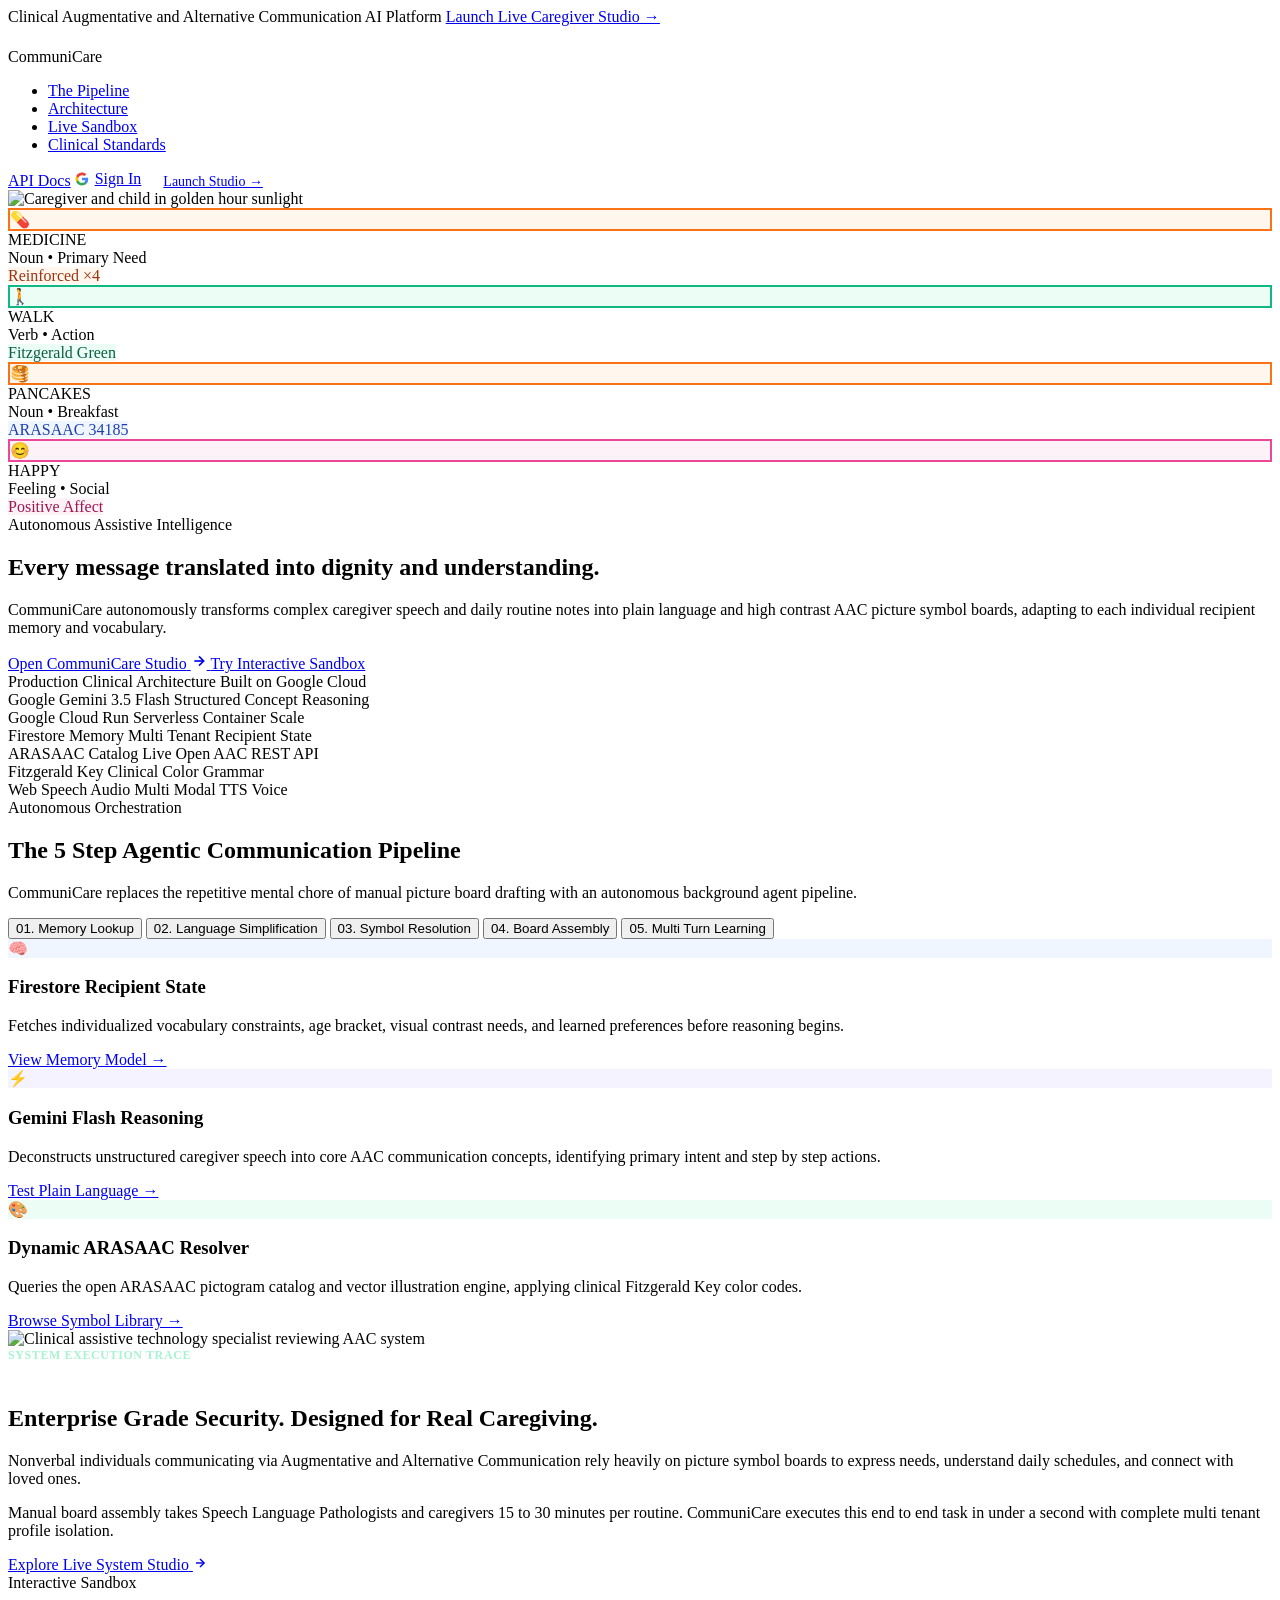
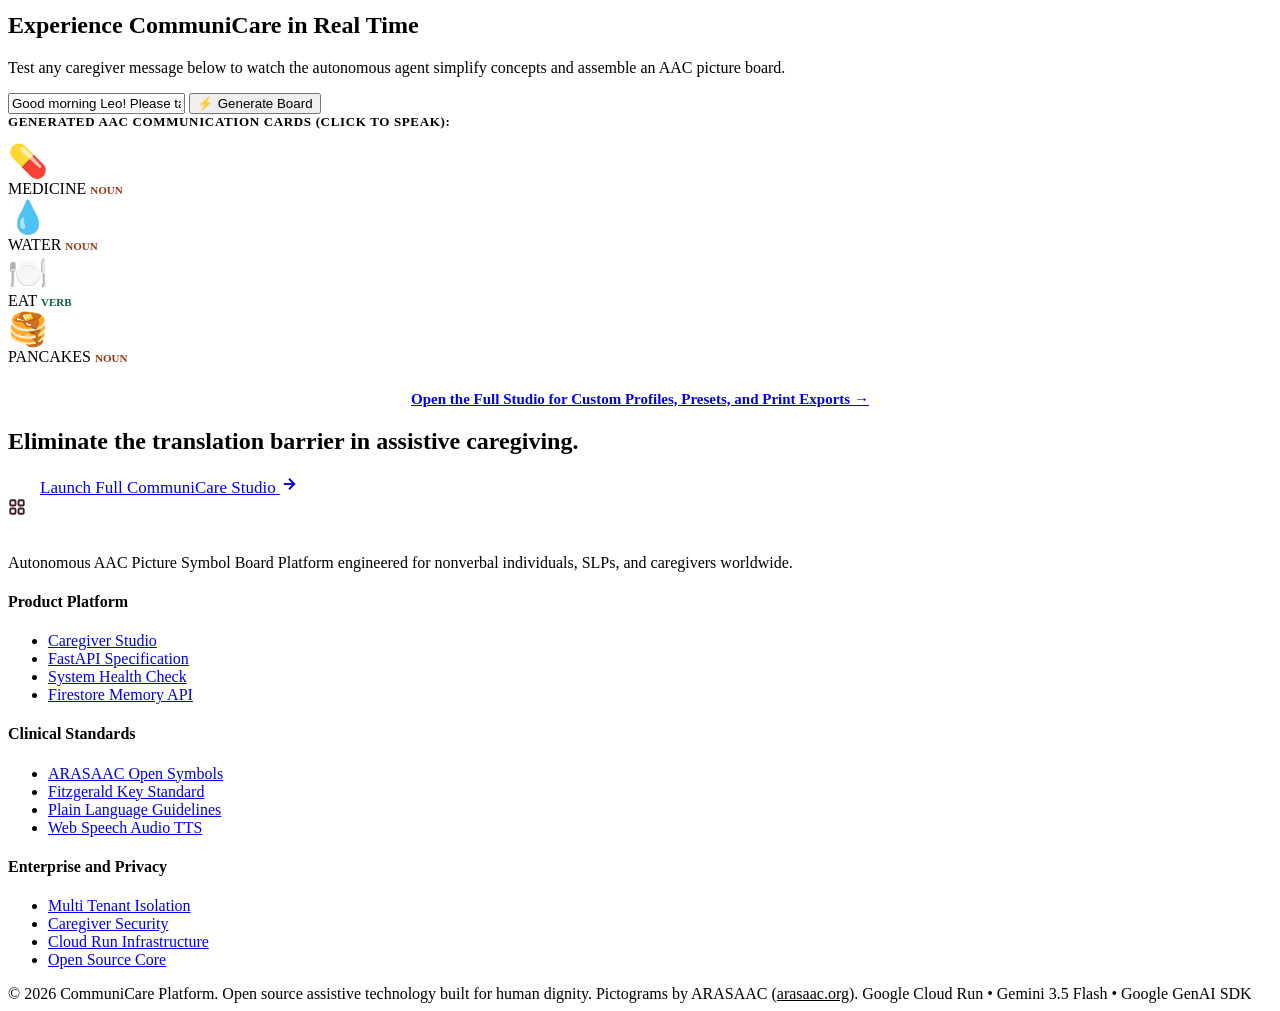
==== communicare/static/landing.html @ 7b1d5655 "feat(ui): add prominent Sign In with Google buttons to header, landing page, and auth modal with Goo" ====
<!DOCTYPE html>
<html lang="en">
<head>
  <meta charset="UTF-8">
  <meta name="viewport" content="width=device-width, initial-scale=1.0">
  <title>CommuniCare | Autonomous AAC Picture Symbol Board Platform</title>
  <meta name="description" content="CommuniCare autonomously translates caregiver messages into simple plain language and high contrast AAC picture symbol boards for nonverbal individuals and clinical speech teams worldwide.">
  <link rel="preconnect" href="https://fonts.googleapis.com">
  <link rel="preconnect" href="https://fonts.gstatic.com" crossorigin>
  <link href="https://fonts.googleapis.com/css2?family=Plus+Jakarta+Sans:wght@400;460;500;600;700;800&display=swap" rel="stylesheet">
  <link rel="stylesheet" href="/static/landing.css">
</head>
<body>

  <!-- Top Announcement Pill Banner (No hyphens, no hackathon) -->
  <div class="top-announcement-banner">
    <span>Clinical Augmentative and Alternative Communication AI Platform</span>
    <a href="/app">Launch Live Caregiver Studio &rarr;</a>
  </div>

  <!-- Sticky Navigation Header -->
  <header class="landing-header">
    <div class="container nav-container">
      <div class="nav-brand">
        <div class="nav-logo-mark">
          <svg viewBox="0 0 24 24" width="18" height="18" fill="none" stroke="#FFFFFF" stroke-width="2.5" stroke-linecap="round" stroke-linejoin="round">
            <rect x="3" y="3" width="7" height="7" rx="1.5" />
            <rect x="14" y="3" width="7" height="7" rx="1.5" />
            <rect x="3" y="14" width="7" height="7" rx="1.5" />
            <rect x="14" y="14" width="7" height="7" rx="1.5" />
          </svg>
        </div>
        <span class="nav-brand-title">CommuniCare</span>
      </div>

      <nav>
        <ul class="nav-links">
          <li class="nav-item"><a href="#pipeline">The Pipeline</a></li>
          <li class="nav-item"><a href="#architecture">Architecture</a></li>
          <li class="nav-item"><a href="#sandbox">Live Sandbox</a></li>
          <li class="nav-item"><a href="#standards">Clinical Standards</a></li>
        </ul>
      </nav>

      <div class="nav-actions">
        <a href="/docs" target="_blank" class="btn-ghost-text">API Docs</a>
        <a href="/app?action=login" class="btn-ghost-text" style="display:inline-flex; align-items:center; gap:6px;">
          <svg width="14" height="14" viewBox="0 0 24 24">
            <path fill="#4285F4" d="M22.56 12.25c0-.78-.07-1.53-.2-2.25H12v4.26h5.92c-.26 1.37-1.04 2.53-2.21 3.31v2.77h3.57c2.08-1.92 3.28-4.74 3.28-8.09z"/>
            <path fill="#34A853" d="M12 23c2.97 0 5.46-.98 7.28-2.66l-3.57-2.77c-.98.66-2.23 1.06-3.71 1.06-2.86 0-5.29-1.93-6.16-4.53H2.18v2.84C3.99 20.53 7.7 23 12 23z"/>
            <path fill="#FBBC05" d="M5.84 14.09c-.22-.66-.35-1.36-.35-2.09s.13-1.43.35-2.09V7.06H2.18C1.43 8.55 1 10.22 1 12s.43 3.45 1.18 4.94l2.85-2.22.81-.63z"/>
            <path fill="#EA4335" d="M12 5.38c1.62 0 3.06.56 4.21 1.64l3.15-3.15C17.45 2.09 14.97 1 12 1 7.7 1 3.99 3.47 2.18 7.06l3.66 2.84c.87-2.6 3.3-4.52 6.16-4.52z"/>
          </svg>
          <span>Sign In</span>
        </a>
        <a href="/app" class="btn-wine-primary" style="padding:8px 18px; font-size:14px; border-radius:8px;">
          Launch Studio &rarr;
        </a>
      </div>
    </div>
  </header>

  <!-- Hero Section -->
  <section class="hero-editorial-section">
    <div class="hero-background-media">
      <img src="/static/images/hero_editorial.jpg" alt="Caregiver and child in golden hour sunlight" />
      <div class="hero-overlay-gradient"></div>
    </div>

    <!-- Floating Glass Product Cards Composited Over Photography -->
    <div class="hero-floating-elements">
      <!-- Card 1: Top Left -->
      <div class="floating-glass-card floating-card-top-left">
        <div class="floating-card-header">
          <div class="floating-symbol-preview" style="background:#FFF7ED; border:2px solid #F97316;">
            💊
          </div>
          <div>
            <div class="floating-card-title">MEDICINE</div>
            <div class="floating-card-meta">Noun &bull; Primary Need</div>
          </div>
        </div>
        <span class="floating-card-badge" style="background:#FFF7ED; color:#9A3412;">Reinforced &times;4</span>
      </div>

      <!-- Card 2: Bottom Left -->
      <div class="floating-glass-card floating-card-bottom-left">
        <div class="floating-card-header">
          <div class="floating-symbol-preview" style="background:#ECFDF5; border:2px solid #10B981;">
            🚶
          </div>
          <div>
            <div class="floating-card-title">WALK</div>
            <div class="floating-card-meta">Verb &bull; Action</div>
          </div>
        </div>
        <span class="floating-card-badge" style="background:#ECFDF5; color:#065F46;">Fitzgerald Green</span>
      </div>

      <!-- Card 3: Top Right -->
      <div class="floating-glass-card floating-card-top-right">
        <div class="floating-card-header">
          <div class="floating-symbol-preview" style="background:#FFF7ED; border:2px solid #F97316;">
            🥞
          </div>
          <div>
            <div class="floating-card-title">PANCAKES</div>
            <div class="floating-card-meta">Noun &bull; Breakfast</div>
          </div>
        </div>
        <span class="floating-card-badge" style="background:#EFF6FF; color:#1E40AF;">ARASAAC 34185</span>
      </div>

      <!-- Card 4: Bottom Right -->
      <div class="floating-glass-card floating-card-bottom-right">
        <div class="floating-card-header">
          <div class="floating-symbol-preview" style="background:#FDF2F8; border:2px solid #EC4899;">
            😊
          </div>
          <div>
            <div class="floating-card-title">HAPPY</div>
            <div class="floating-card-meta">Feeling &bull; Social</div>
          </div>
        </div>
        <span class="floating-card-badge" style="background:#FDF2F8; color:#9D174D;">Positive Affect</span>
      </div>
    </div>

    <!-- Centered Editorial Content -->
    <div class="hero-content-wrapper">
      <div class="hero-badge-pill">
        <span>Autonomous Assistive Intelligence</span>
      </div>
      <h1 class="hero-display-title">
        Every message translated into dignity and understanding.
      </h1>
      <p class="hero-subtext">
        CommuniCare autonomously transforms complex caregiver speech and daily routine notes into plain language and high contrast AAC picture symbol boards, adapting to each individual recipient memory and vocabulary.
      </p>
      <div class="hero-cta-group">
        <a href="/app" class="btn-wine-primary">
          <span>Open CommuniCare Studio</span>
          <svg width="16" height="16" viewBox="0 0 24 24" fill="none" stroke="currentColor" stroke-width="2.5"><line x1="5" y1="12" x2="19" y2="12"/><polyline points="12 5 19 12 12 19"/></svg>
        </a>
        <a href="#sandbox" class="btn-lilac-outlined">
          <span>Try Interactive Sandbox</span>
        </a>
      </div>
    </div>
  </section>

  <!-- Trust & Architecture Stack Strip -->
  <section class="trust-stack-band">
    <div class="container">
      <div class="trust-title">Production Clinical Architecture Built on Google Cloud</div>
      <div class="trust-grid">
        <div class="trust-cell">
          <span class="trust-cell-name">Google Gemini 3.5 Flash</span>
          <span class="trust-cell-desc">Structured Concept Reasoning</span>
        </div>
        <div class="trust-cell">
          <span class="trust-cell-name">Google Cloud Run</span>
          <span class="trust-cell-desc">Serverless Container Scale</span>
        </div>
        <div class="trust-cell">
          <span class="trust-cell-name">Firestore Memory</span>
          <span class="trust-cell-desc">Multi Tenant Recipient State</span>
        </div>
        <div class="trust-cell">
          <span class="trust-cell-name">ARASAAC Catalog</span>
          <span class="trust-cell-desc">Live Open AAC REST API</span>
        </div>
        <div class="trust-cell">
          <span class="trust-cell-name">Fitzgerald Key</span>
          <span class="trust-cell-desc">Clinical Color Grammar</span>
        </div>
        <div class="trust-cell">
          <span class="trust-cell-name">Web Speech Audio</span>
          <span class="trust-cell-desc">Multi Modal TTS Voice</span>
        </div>
      </div>
    </div>
  </section>

  <!-- Suite Section: The 5-Step Autonomous Pipeline -->
  <section id="pipeline" class="section-editorial">
    <div class="container">
      <div class="section-header-editorial">
        <span class="section-tag">Autonomous Orchestration</span>
        <h2 class="section-title">The 5 Step Agentic Communication Pipeline</h2>
        <p class="section-description">
          CommuniCare replaces the repetitive mental chore of manual picture board drafting with an autonomous background agent pipeline.
        </p>
      </div>

      <!-- Suite Tabs Navigation -->
      <div class="suite-tabs-container">
        <button class="suite-tab-btn active" data-tab="memory">
          <span>01. Memory Lookup</span>
        </button>
        <button class="suite-tab-btn" data-tab="gemini">
          <span>02. Language Simplification</span>
        </button>
        <button class="suite-tab-btn" data-tab="symbols">
          <span>03. Symbol Resolution</span>
        </button>
        <button class="suite-tab-btn" data-tab="assembly">
          <span>04. Board Assembly</span>
        </button>
        <button class="suite-tab-btn" data-tab="learning">
          <span>05. Multi Turn Learning</span>
        </button>
      </div>

      <!-- Suite Product Cards Grid -->
      <div class="suite-cards-grid">
        <!-- Card 1 -->
        <div class="suite-product-card">
          <div>
            <div class="suite-card-icon" style="background:#EFF6FF; color:#2563EB;">🧠</div>
            <h3 class="suite-card-name">Firestore Recipient State</h3>
            <p class="suite-card-body">
              Fetches individualized vocabulary constraints, age bracket, visual contrast needs, and learned preferences before reasoning begins.
            </p>
          </div>
          <a href="/app" class="link-violet">View Memory Model &rarr;</a>
        </div>

        <!-- Card 2 -->
        <div class="suite-product-card">
          <div>
            <div class="suite-card-icon" style="background:#F5F3FF; color:#7C3AED;">⚡</div>
            <h3 class="suite-card-name">Gemini Flash Reasoning</h3>
            <p class="suite-card-body">
              Deconstructs unstructured caregiver speech into core AAC communication concepts, identifying primary intent and step by step actions.
            </p>
          </div>
          <a href="/app" class="link-violet">Test Plain Language &rarr;</a>
        </div>

        <!-- Card 3 -->
        <div class="suite-product-card">
          <div>
            <div class="suite-card-icon" style="background:#ECFDF5; color:#10B981;">🎨</div>
            <h3 class="suite-card-name">Dynamic ARASAAC Resolver</h3>
            <p class="suite-card-body">
              Queries the open ARASAAC pictogram catalog and vector illustration engine, applying clinical Fitzgerald Key color codes.
            </p>
          </div>
          <a href="/app" class="link-violet">Browse Symbol Library &rarr;</a>
        </div>
      </div>

    </div>
  </section>

  <!-- Deep Lagoon Dark Feature Band -->
  <section id="architecture" class="dark-feature-band">
    <div class="container">
      <div class="dark-band-grid">
        
        <!-- Left: Architectural Editorial Art Collage -->
        <div class="dark-band-visual">
          <img src="/static/images/dark_feature_art.jpg" alt="Clinical assistive technology specialist reviewing AAC system" />
          <div class="dark-band-collage-overlay">
            <div style="font-size:12px; font-weight:700; color:#A7F3D0; text-transform:uppercase; letter-spacing:0.05em; margin-bottom:4px;">
              System Execution Trace
            </div>
            <div style="font-size:13px; color:#FFFFFF; line-height:1.4;">
              Caregiver Message &rarr; Profile Memory &rarr; Structured Gemini Output &rarr; Fitzgerald Layout &rarr; Multi Turn Adaptation
            </div>
          </div>
        </div>

        <!-- Right: Text Narrative -->
        <div>
          <h2 class="dark-band-headline">
            Enterprise Grade Security. Designed for Real Caregiving.
          </h2>
          <p class="dark-band-body">
            Nonverbal individuals communicating via Augmentative and Alternative Communication rely heavily on picture symbol boards to express needs, understand daily schedules, and connect with loved ones.
          </p>
          <p class="dark-band-body">
            Manual board assembly takes Speech Language Pathologists and caregivers 15 to 30 minutes per routine. CommuniCare executes this end to end task in under a second with complete multi tenant profile isolation.
          </p>
          <a href="/app" class="btn-white-ghost">
            <span>Explore Live System Studio</span>
            <svg width="14" height="14" viewBox="0 0 24 24" fill="none" stroke="currentColor" stroke-width="2.5"><line x1="5" y1="12" x2="19" y2="12"/><polyline points="12 5 19 12 12 19"/></svg>
          </a>
        </div>

      </div>
    </div>
  </section>

  <!-- Interactive Live Sandbox Preview on Landing Page -->
  <section id="sandbox" class="live-preview-section">
    <div class="container">
      <div class="section-header-editorial">
        <span class="section-tag">Interactive Sandbox</span>
        <h2 class="section-title">Experience CommuniCare in Real Time</h2>
        <p class="section-description">
          Test any caregiver message below to watch the autonomous agent simplify concepts and assemble an AAC picture board.
        </p>
      </div>

      <div class="preview-card-frame">
        <div class="preview-interactive-bar">
          <input
            type="text"
            id="landing-message-input"
            class="preview-input"
            value="Good morning Leo! Please take your medicine with a glass of water, and then we will have warm pancakes for breakfast."
            placeholder="Type any caregiver instruction or daily routine..."
          />
          <button id="btn-landing-generate" class="btn-wine-primary" style="white-space:nowrap;">
            <span>⚡ Generate Board</span>
          </button>
        </div>

        <div style="font-size:13px; font-weight:700; color:var(--color-stone-gray); text-transform:uppercase; letter-spacing:0.05em; margin-bottom:12px;">
          Generated AAC Communication Cards (Click to Speak):
        </div>

        <div id="landing-board-cards" class="preview-aac-result-row">
          <div class="mini-aac-card" style="--card-border:#F97316;" onclick="window.speakText('MEDICINE')">
            <div class="mini-card-icon" style="font-size:2rem;">💊</div>
            <span class="mini-card-label">MEDICINE</span>
            <span style="font-size:11px; color:#9A3412; font-weight:700;">NOUN</span>
          </div>
          <div class="mini-aac-card" style="--card-border:#F97316;" onclick="window.speakText('WATER')">
            <div class="mini-card-icon" style="font-size:2rem;">💧</div>
            <span class="mini-card-label">WATER</span>
            <span style="font-size:11px; color:#9A3412; font-weight:700;">NOUN</span>
          </div>
          <div class="mini-aac-card" style="--card-border:#10B981;" onclick="window.speakText('EAT')">
            <div class="mini-card-icon" style="font-size:2rem;">🍽️</div>
            <span class="mini-card-label">EAT</span>
            <span style="font-size:11px; color:#065F46; font-weight:700;">VERB</span>
          </div>
          <div class="mini-aac-card" style="--card-border:#F97316;" onclick="window.speakText('PANCAKES')">
            <div class="mini-card-icon" style="font-size:2rem;">🥞</div>
            <span class="mini-card-label">PANCAKES</span>
            <span style="font-size:11px; color:#9A3412; font-weight:700;">NOUN</span>
          </div>
        </div>

        <div style="margin-top:24px; text-align:center;">
          <a href="/app" class="link-violet" style="font-size:15px; font-weight:600;">
            Open the Full Studio for Custom Profiles, Presets, and Print Exports &rarr;
          </a>
        </div>
      </div>

    </div>
  </section>

  <!-- Atmospheric Gradient Banner -->
  <section class="atmospheric-gradient-section">
    <div class="container atmospheric-flex">
      <h2 class="atmospheric-title">
        Eliminate the translation barrier in assistive caregiving.
      </h2>
      <a href="/app" class="btn-wine-primary" style="padding:16px 32px; font-size:17px;">
        <span>Launch Full CommuniCare Studio</span>
        <svg width="18" height="18" viewBox="0 0 24 24" fill="none" stroke="currentColor" stroke-width="2.5"><line x1="5" y1="12" x2="19" y2="12"/><polyline points="12 5 19 12 12 19"/></svg>
      </a>
    </div>
  </section>

  <!-- Editorial Site-wide Footer (Midnight Wine Ground) -->
  <footer class="landing-footer">
    <div class="container">
      <div class="footer-grid">
        
        <div class="footer-brand-col">
          <div class="nav-brand">
            <div class="nav-logo-mark" style="background:#FFFFFF;">
              <svg viewBox="0 0 24 24" width="18" height="18" fill="none" stroke="#421D24" stroke-width="2.5" stroke-linecap="round" stroke-linejoin="round">
                <rect x="3" y="3" width="7" height="7" rx="1.5" />
                <rect x="14" y="3" width="7" height="7" rx="1.5" />
                <rect x="3" y="14" width="7" height="7" rx="1.5" />
                <rect x="14" y="14" width="7" height="7" rx="1.5" />
              </svg>
            </div>
            <span class="nav-brand-title" style="color:#FFFFFF;">CommuniCare</span>
          </div>
          <p class="footer-tagline">
            Autonomous AAC Picture Symbol Board Platform engineered for nonverbal individuals, SLPs, and caregivers worldwide.
          </p>
        </div>

        <div>
          <h4 class="footer-col-title">Product Platform</h4>
          <ul class="footer-links-list">
            <li class="footer-link-item"><a href="/app">Caregiver Studio</a></li>
            <li class="footer-link-item"><a href="/docs">FastAPI Specification</a></li>
            <li class="footer-link-item"><a href="/api/health">System Health Check</a></li>
            <li class="footer-link-item"><a href="/api/recipients">Firestore Memory API</a></li>
          </ul>
        </div>

        <div>
          <h4 class="footer-col-title">Clinical Standards</h4>
          <ul class="footer-links-list">
            <li class="footer-link-item"><a href="https://arasaac.org" target="_blank" rel="noopener">ARASAAC Open Symbols</a></li>
            <li class="footer-link-item"><a href="#pipeline">Fitzgerald Key Standard</a></li>
            <li class="footer-link-item"><a href="/app">Plain Language Guidelines</a></li>
            <li class="footer-link-item"><a href="/app">Web Speech Audio TTS</a></li>
          </ul>
        </div>

        <div>
          <h4 class="footer-col-title">Enterprise and Privacy</h4>
          <ul class="footer-links-list">
            <li class="footer-link-item"><a href="/app">Multi Tenant Isolation</a></li>
            <li class="footer-link-item"><a href="/app">Caregiver Security</a></li>
            <li class="footer-link-item"><a href="/app">Cloud Run Infrastructure</a></li>
            <li class="footer-link-item"><a href="https://github.com" target="_blank" rel="noopener">Open Source Core</a></li>
          </ul>
        </div>

      </div>

      <div class="footer-bottom-bar">
        <span>&copy; 2026 CommuniCare Platform. Open source assistive technology built for human dignity. Pictograms by ARASAAC (<a href="https://arasaac.org" target="_blank" rel="noopener" style="color:var(--color-royal-violet); text-decoration:underline;">arasaac.org</a>).</span>
        <span>Google Cloud Run &bull; Gemini 3.5 Flash &bull; Google GenAI SDK</span>
      </div>
    </div>
  </footer>

  <script src="/static/landing.js"></script>
</body>
</html>
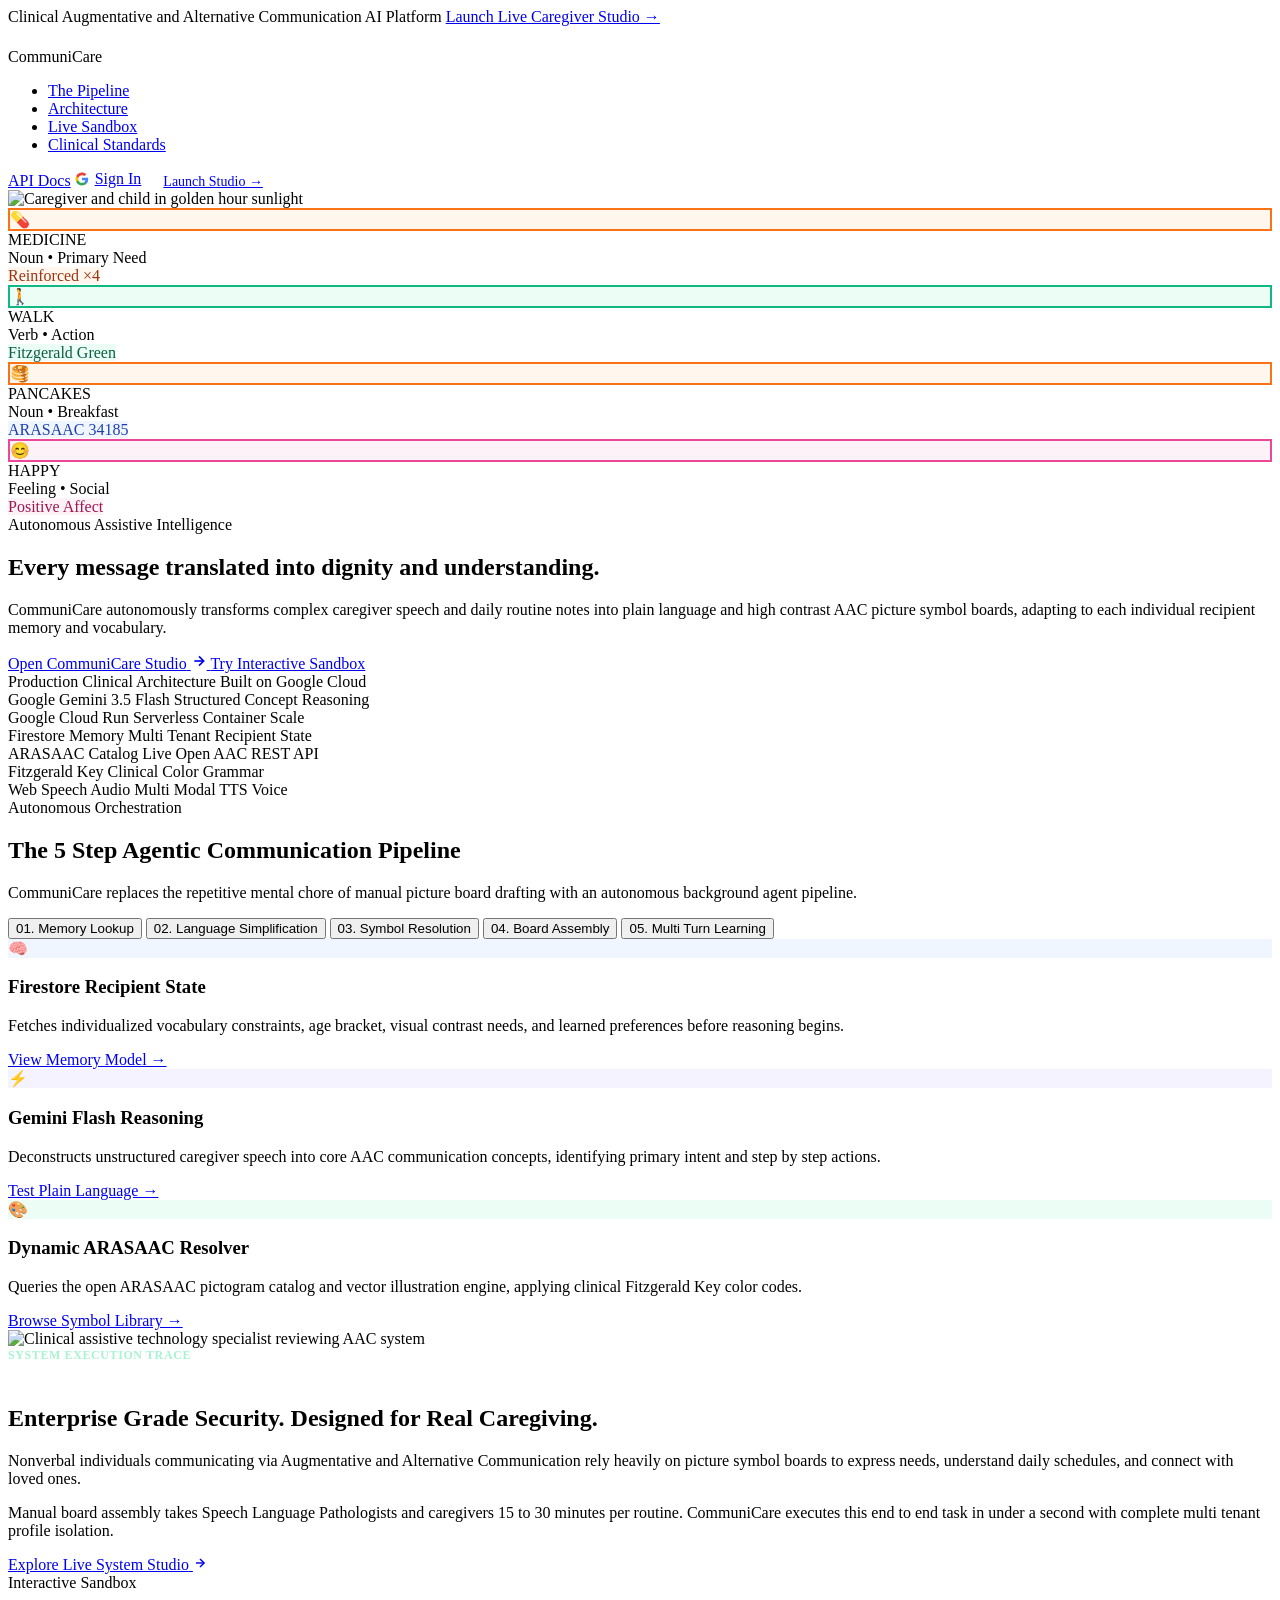
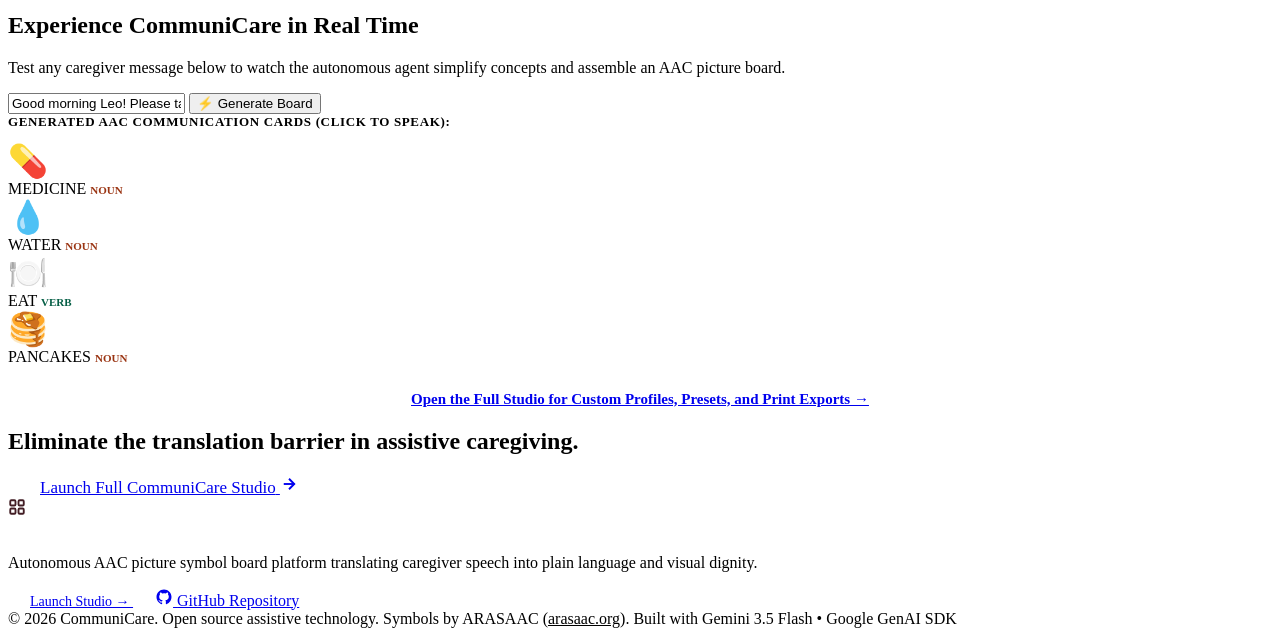
==== commit ff97440d: "style(footer): clean cluttered columns and add official GitHub repository link" ====
--- a/communicare/static/landing.html
+++ b/communicare/static/landing.html
@@ -368,10 +368,10 @@
     </div>
   </section>
 
-  <!-- Editorial Site-wide Footer (Midnight Wine Ground) -->
+  <!-- Editorial Minimalist Footer (Midnight Wine Ground) -->
   <footer class="landing-footer">
     <div class="container">
-      <div class="footer-grid">
+      <div class="footer-clean-row">
         
         <div class="footer-brand-col">
           <div class="nav-brand">
@@ -386,45 +386,27 @@
             <span class="nav-brand-title" style="color:#FFFFFF;">CommuniCare</span>
           </div>
           <p class="footer-tagline">
-            Autonomous AAC Picture Symbol Board Platform engineered for nonverbal individuals, SLPs, and caregivers worldwide.
+            Autonomous AAC picture symbol board platform translating caregiver speech into plain language and visual dignity.
           </p>
         </div>
 
-        <div>
-          <h4 class="footer-col-title">Product Platform</h4>
-          <ul class="footer-links-list">
-            <li class="footer-link-item"><a href="/app">Caregiver Studio</a></li>
-            <li class="footer-link-item"><a href="/docs">FastAPI Specification</a></li>
-            <li class="footer-link-item"><a href="/api/health">System Health Check</a></li>
-            <li class="footer-link-item"><a href="/api/recipients">Firestore Memory API</a></li>
-          </ul>
-        </div>
-
-        <div>
-          <h4 class="footer-col-title">Clinical Standards</h4>
-          <ul class="footer-links-list">
-            <li class="footer-link-item"><a href="https://arasaac.org" target="_blank" rel="noopener">ARASAAC Open Symbols</a></li>
-            <li class="footer-link-item"><a href="#pipeline">Fitzgerald Key Standard</a></li>
-            <li class="footer-link-item"><a href="/app">Plain Language Guidelines</a></li>
-            <li class="footer-link-item"><a href="/app">Web Speech Audio TTS</a></li>
-          </ul>
-        </div>
-
-        <div>
-          <h4 class="footer-col-title">Enterprise and Privacy</h4>
-          <ul class="footer-links-list">
-            <li class="footer-link-item"><a href="/app">Multi Tenant Isolation</a></li>
-            <li class="footer-link-item"><a href="/app">Caregiver Security</a></li>
-            <li class="footer-link-item"><a href="/app">Cloud Run Infrastructure</a></li>
-            <li class="footer-link-item"><a href="https://github.com" target="_blank" rel="noopener">Open Source Core</a></li>
-          </ul>
+        <div class="footer-actions-col">
+          <a href="/app" class="btn-wine-primary" style="padding:10px 22px; font-size:14px; border-radius:8px;">
+            Launch Studio &rarr;
+          </a>
+          <a href="https://github.com/Datwebguy/CommuniCare" target="_blank" rel="noopener" class="btn-github-link">
+            <svg width="18" height="18" viewBox="0 0 24 24" fill="currentColor">
+              <path fill-rule="evenodd" clip-rule="evenodd" d="M12 2C6.477 2 2 6.484 2 12.017c0 4.425 2.865 8.18 6.839 9.504.5.092.682-.217.682-.483 0-.237-.008-.868-.013-1.703-2.782.605-3.369-1.343-3.369-1.343-.454-1.158-1.11-1.466-1.11-1.466-.908-.62.069-.608.069-.608 1.003.07 1.53 1.032 1.53 1.032.892 1.53 2.341 1.088 2.91.832.092-.647.35-1.088.636-1.338-2.22-.253-4.555-1.113-4.555-4.951 0-1.093.39-1.988 1.029-2.688-.103-.253-.446-1.272.098-2.65 0 0 .84-.27 2.75 1.026A9.564 9.564 0 0112 6.844c.85.004 1.705.115 2.504.337 1.909-1.296 2.747-1.027 2.747-1.027.546 1.379.202 2.398.1 2.651.64.7 1.028 1.595 1.028 2.688 0 3.848-2.339 4.695-4.566 4.943.359.309.678.92.678 1.855 0 1.338-.012 2.419-.012 2.747 0 .268.18.58.688.482A10.019 10.019 0 0022 12.017C22 6.484 17.522 2 12 2z"/>
+            </svg>
+            <span>GitHub Repository</span>
+          </a>
         </div>
 
       </div>
 
       <div class="footer-bottom-bar">
-        <span>&copy; 2026 CommuniCare Platform. Open source assistive technology built for human dignity. Pictograms by ARASAAC (<a href="https://arasaac.org" target="_blank" rel="noopener" style="color:var(--color-royal-violet); text-decoration:underline;">arasaac.org</a>).</span>
-        <span>Google Cloud Run &bull; Gemini 3.5 Flash &bull; Google GenAI SDK</span>
+        <span>&copy; 2026 CommuniCare. Open source assistive technology. Symbols by ARASAAC (<a href="https://arasaac.org" target="_blank" rel="noopener" style="color:var(--color-lilac-mist); text-decoration:underline;">arasaac.org</a>).</span>
+        <span>Built with Gemini 3.5 Flash &bull; Google GenAI SDK</span>
       </div>
     </div>
   </footer>
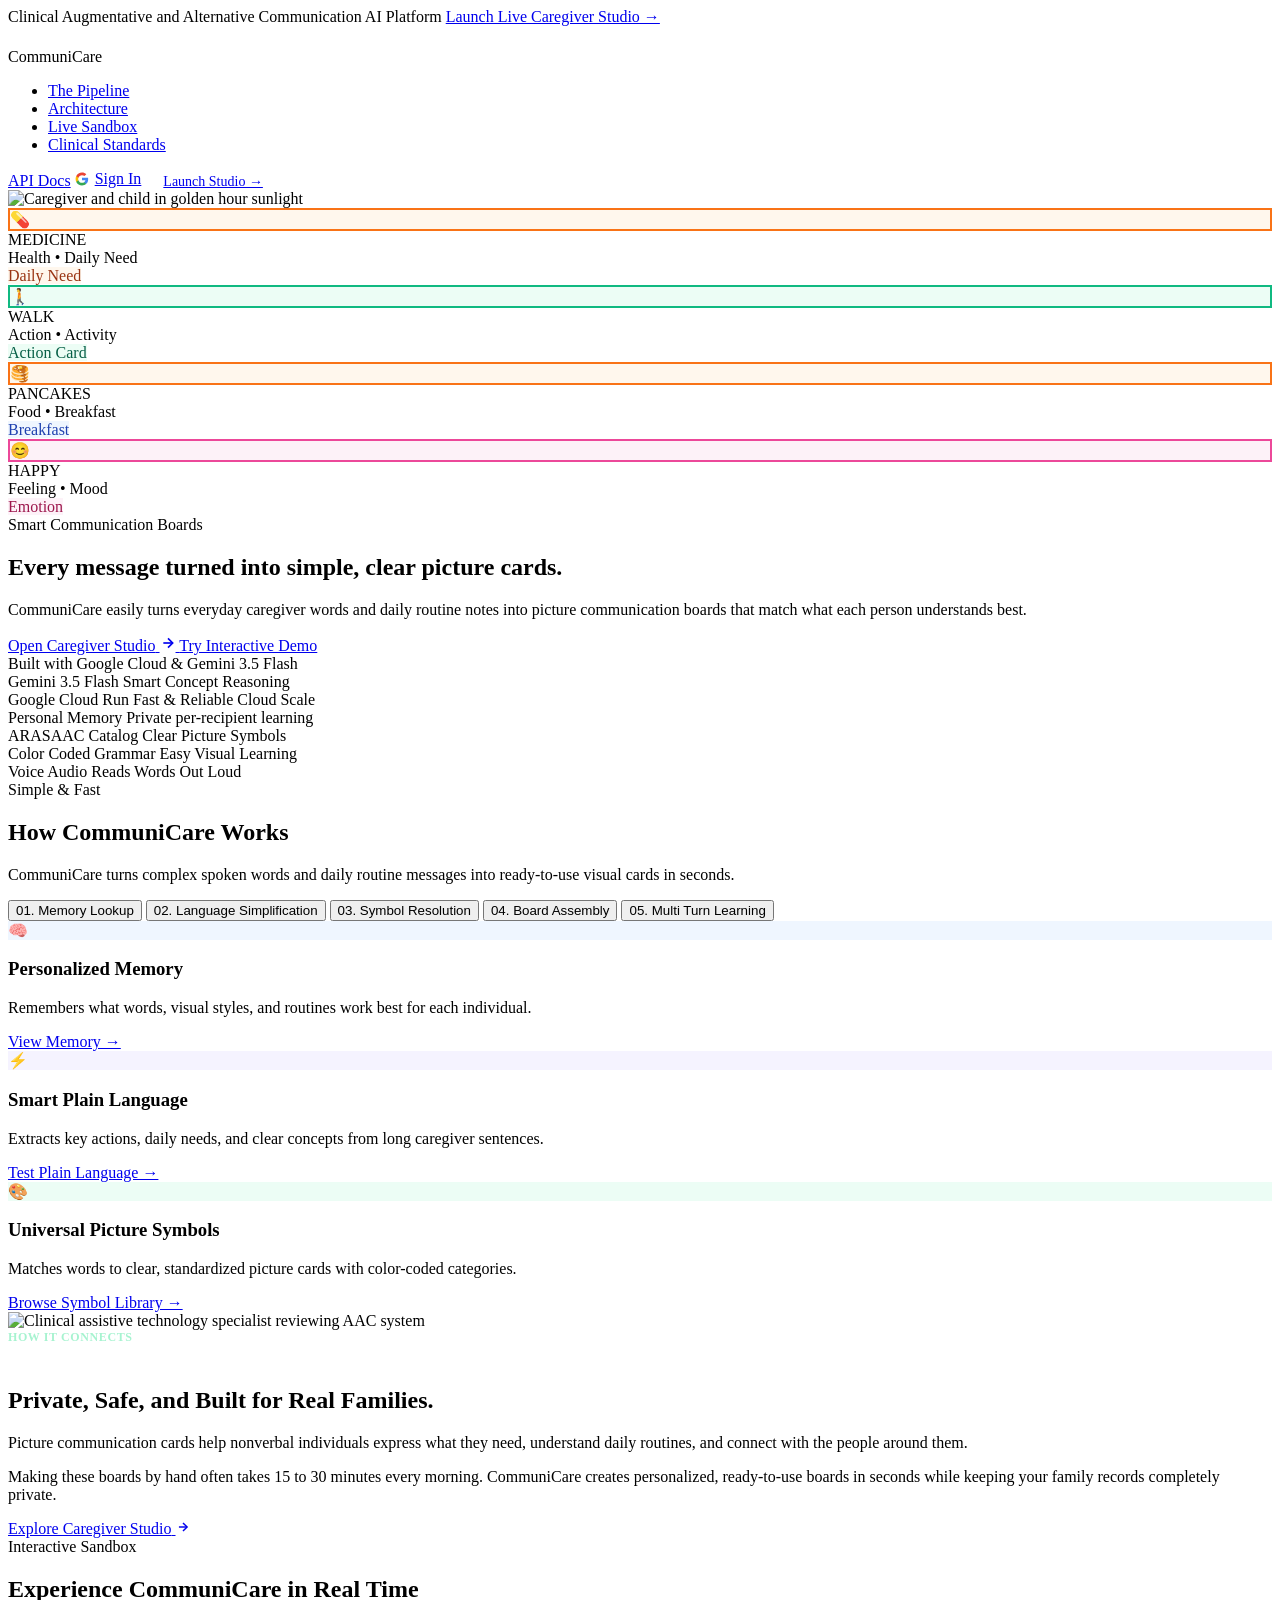
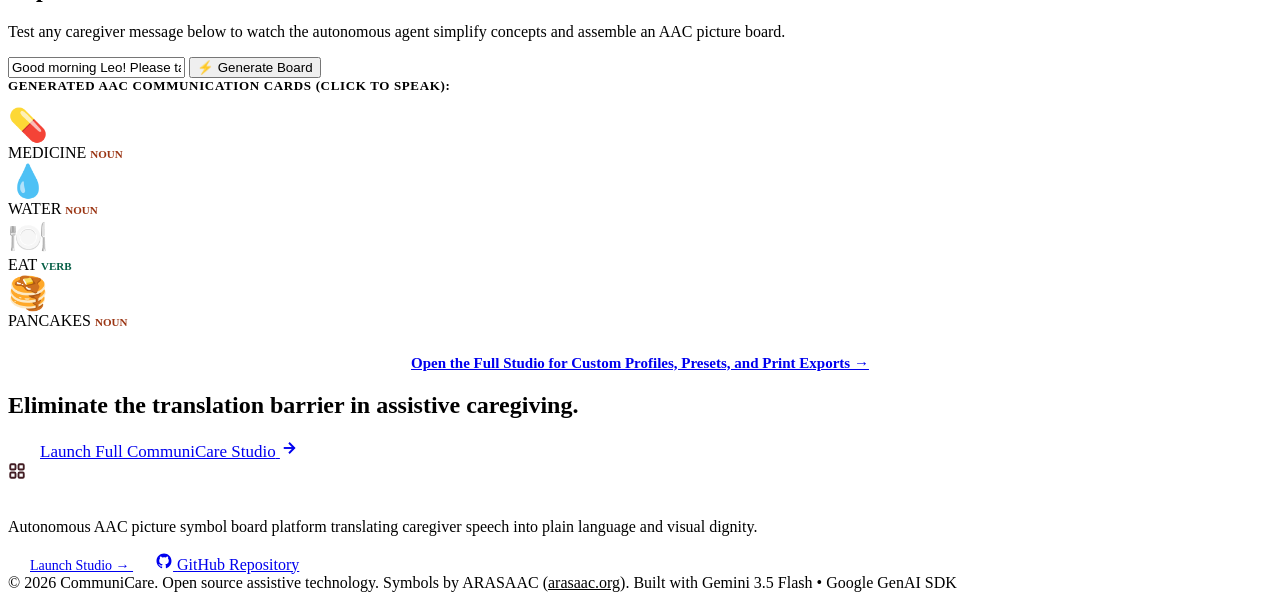
==== commit 3bbe9ddc: "feat(ui): ensure all 4 floating preview cards are always visible and simplify language across landin" ====
--- a/communicare/static/landing.html
+++ b/communicare/static/landing.html
@@ -77,10 +77,10 @@
           </div>
           <div>
             <div class="floating-card-title">MEDICINE</div>
-            <div class="floating-card-meta">Noun &bull; Primary Need</div>
-          </div>
-        </div>
-        <span class="floating-card-badge" style="background:#FFF7ED; color:#9A3412;">Reinforced &times;4</span>
+            <div class="floating-card-meta">Health &bull; Daily Need</div>
+          </div>
+        </div>
+        <span class="floating-card-badge" style="background:#FFF7ED; color:#9A3412;">Daily Need</span>
       </div>
 
       <!-- Card 2: Bottom Left -->
@@ -91,10 +91,10 @@
           </div>
           <div>
             <div class="floating-card-title">WALK</div>
-            <div class="floating-card-meta">Verb &bull; Action</div>
-          </div>
-        </div>
-        <span class="floating-card-badge" style="background:#ECFDF5; color:#065F46;">Fitzgerald Green</span>
+            <div class="floating-card-meta">Action &bull; Activity</div>
+          </div>
+        </div>
+        <span class="floating-card-badge" style="background:#ECFDF5; color:#065F46;">Action Card</span>
       </div>
 
       <!-- Card 3: Top Right -->
@@ -105,10 +105,10 @@
           </div>
           <div>
             <div class="floating-card-title">PANCAKES</div>
-            <div class="floating-card-meta">Noun &bull; Breakfast</div>
-          </div>
-        </div>
-        <span class="floating-card-badge" style="background:#EFF6FF; color:#1E40AF;">ARASAAC 34185</span>
+            <div class="floating-card-meta">Food &bull; Breakfast</div>
+          </div>
+        </div>
+        <span class="floating-card-badge" style="background:#EFF6FF; color:#1E40AF;">Breakfast</span>
       </div>
 
       <!-- Card 4: Bottom Right -->
@@ -119,31 +119,31 @@
           </div>
           <div>
             <div class="floating-card-title">HAPPY</div>
-            <div class="floating-card-meta">Feeling &bull; Social</div>
-          </div>
-        </div>
-        <span class="floating-card-badge" style="background:#FDF2F8; color:#9D174D;">Positive Affect</span>
+            <div class="floating-card-meta">Feeling &bull; Mood</div>
+          </div>
+        </div>
+        <span class="floating-card-badge" style="background:#FDF2F8; color:#9D174D;">Emotion</span>
       </div>
     </div>
 
     <!-- Centered Editorial Content -->
     <div class="hero-content-wrapper">
       <div class="hero-badge-pill">
-        <span>Autonomous Assistive Intelligence</span>
+        <span>Smart Communication Boards</span>
       </div>
       <h1 class="hero-display-title">
-        Every message translated into dignity and understanding.
+        Every message turned into simple, clear picture cards.
       </h1>
       <p class="hero-subtext">
-        CommuniCare autonomously transforms complex caregiver speech and daily routine notes into plain language and high contrast AAC picture symbol boards, adapting to each individual recipient memory and vocabulary.
+        CommuniCare easily turns everyday caregiver words and daily routine notes into picture communication boards that match what each person understands best.
       </p>
       <div class="hero-cta-group">
         <a href="/app" class="btn-wine-primary">
-          <span>Open CommuniCare Studio</span>
+          <span>Open Caregiver Studio</span>
           <svg width="16" height="16" viewBox="0 0 24 24" fill="none" stroke="currentColor" stroke-width="2.5"><line x1="5" y1="12" x2="19" y2="12"/><polyline points="12 5 19 12 12 19"/></svg>
         </a>
         <a href="#sandbox" class="btn-lilac-outlined">
-          <span>Try Interactive Sandbox</span>
+          <span>Try Interactive Demo</span>
         </a>
       </div>
     </div>
@@ -152,44 +152,39 @@
   <!-- Trust & Architecture Stack Strip -->
   <section class="trust-stack-band">
     <div class="container">
-      <div class="trust-title">Production Clinical Architecture Built on Google Cloud</div>
+      <div class="trust-title">Built with Google Cloud & Gemini 3.5 Flash</div>
       <div class="trust-grid">
         <div class="trust-cell">
-          <span class="trust-cell-name">Google Gemini 3.5 Flash</span>
-          <span class="trust-cell-desc">Structured Concept Reasoning</span>
+          <span class="trust-cell-name">Gemini 3.5 Flash</span>
+          <span class="trust-cell-desc">Smart Concept Reasoning</span>
         </div>
         <div class="trust-cell">
           <span class="trust-cell-name">Google Cloud Run</span>
-          <span class="trust-cell-desc">Serverless Container Scale</span>
-        </div>
-        <div class="trust-cell">
-          <span class="trust-cell-name">Firestore Memory</span>
-          <span class="trust-cell-desc">Multi Tenant Recipient State</span>
+          <span class="trust-cell-desc">Fast & Reliable Cloud Scale</span>
+        </div>
+        <div class="trust-cell">
+          <span class="trust-cell-name">Personal Memory</span>
+          <span class="trust-cell-desc">Private per-recipient learning</span>
         </div>
         <div class="trust-cell">
           <span class="trust-cell-name">ARASAAC Catalog</span>
-          <span class="trust-cell-desc">Live Open AAC REST API</span>
-        </div>
-        <div class="trust-cell">
-          <span class="trust-cell-name">Fitzgerald Key</span>
-          <span class="trust-cell-desc">Clinical Color Grammar</span>
-        </div>
-        <div class="trust-cell">
-          <span class="trust-cell-name">Web Speech Audio</span>
-          <span class="trust-cell-desc">Multi Modal TTS Voice</span>
-        </div>
-      </div>
-    </div>
-  </section>
-
-  <!-- Suite Section: The 5-Step Autonomous Pipeline -->
+          <span class="trust-cell-desc">Clear Picture Symbols</span>
+        </div>
+        <div class="trust-cell">
+          <span class="trust-cell-name">Color Coded Grammar</span>
+          <span class="trust-cell-desc">Easy Visual Learning</span>
+        </div>
+        <div class="trust-cell">
+          <span class="trust-cell-name">Voice Audio</span>
+          <span class="trust-cell-desc">Reads Words Out Loud</span>
+  <!-- Suite Section: How CommuniCare Works -->
   <section id="pipeline" class="section-editorial">
     <div class="container">
       <div class="section-header-editorial">
-        <span class="section-tag">Autonomous Orchestration</span>
-        <h2 class="section-title">The 5 Step Agentic Communication Pipeline</h2>
+        <span class="section-tag">Simple & Fast</span>
+        <h2 class="section-title">How CommuniCare Works</h2>
         <p class="section-description">
-          CommuniCare replaces the repetitive mental chore of manual picture board drafting with an autonomous background agent pipeline.
+          CommuniCare turns complex spoken words and daily routine messages into ready-to-use visual cards in seconds.
         </p>
       </div>
 
@@ -218,21 +213,21 @@
         <div class="suite-product-card">
           <div>
             <div class="suite-card-icon" style="background:#EFF6FF; color:#2563EB;">🧠</div>
-            <h3 class="suite-card-name">Firestore Recipient State</h3>
+            <h3 class="suite-card-name">Personalized Memory</h3>
             <p class="suite-card-body">
-              Fetches individualized vocabulary constraints, age bracket, visual contrast needs, and learned preferences before reasoning begins.
+              Remembers what words, visual styles, and routines work best for each individual.
             </p>
           </div>
-          <a href="/app" class="link-violet">View Memory Model &rarr;</a>
+          <a href="/app" class="link-violet">View Memory &rarr;</a>
         </div>
 
         <!-- Card 2 -->
         <div class="suite-product-card">
           <div>
             <div class="suite-card-icon" style="background:#F5F3FF; color:#7C3AED;">⚡</div>
-            <h3 class="suite-card-name">Gemini Flash Reasoning</h3>
+            <h3 class="suite-card-name">Smart Plain Language</h3>
             <p class="suite-card-body">
-              Deconstructs unstructured caregiver speech into core AAC communication concepts, identifying primary intent and step by step actions.
+              Extracts key actions, daily needs, and clear concepts from long caregiver sentences.
             </p>
           </div>
           <a href="/app" class="link-violet">Test Plain Language &rarr;</a>
@@ -242,9 +237,9 @@
         <div class="suite-product-card">
           <div>
             <div class="suite-card-icon" style="background:#ECFDF5; color:#10B981;">🎨</div>
-            <h3 class="suite-card-name">Dynamic ARASAAC Resolver</h3>
+            <h3 class="suite-card-name">Universal Picture Symbols</h3>
             <p class="suite-card-body">
-              Queries the open ARASAAC pictogram catalog and vector illustration engine, applying clinical Fitzgerald Key color codes.
+              Matches words to clear, standardized picture cards with color-coded categories.
             </p>
           </div>
           <a href="/app" class="link-violet">Browse Symbol Library &rarr;</a>
@@ -264,10 +259,10 @@
           <img src="/static/images/dark_feature_art.jpg" alt="Clinical assistive technology specialist reviewing AAC system" />
           <div class="dark-band-collage-overlay">
             <div style="font-size:12px; font-weight:700; color:#A7F3D0; text-transform:uppercase; letter-spacing:0.05em; margin-bottom:4px;">
-              System Execution Trace
+              How It Connects
             </div>
             <div style="font-size:13px; color:#FFFFFF; line-height:1.4;">
-              Caregiver Message &rarr; Profile Memory &rarr; Structured Gemini Output &rarr; Fitzgerald Layout &rarr; Multi Turn Adaptation
+              Caregiver Speech &rarr; Personal Memory &rarr; Smart Plain Words &rarr; Picture Symbol Board
             </div>
           </div>
         </div>
@@ -275,16 +270,16 @@
         <!-- Right: Text Narrative -->
         <div>
           <h2 class="dark-band-headline">
-            Enterprise Grade Security. Designed for Real Caregiving.
+            Private, Safe, and Built for Real Families.
           </h2>
           <p class="dark-band-body">
-            Nonverbal individuals communicating via Augmentative and Alternative Communication rely heavily on picture symbol boards to express needs, understand daily schedules, and connect with loved ones.
+            Picture communication cards help nonverbal individuals express what they need, understand daily routines, and connect with the people around them.
           </p>
           <p class="dark-band-body">
-            Manual board assembly takes Speech Language Pathologists and caregivers 15 to 30 minutes per routine. CommuniCare executes this end to end task in under a second with complete multi tenant profile isolation.
+            Making these boards by hand often takes 15 to 30 minutes every morning. CommuniCare creates personalized, ready-to-use boards in seconds while keeping your family records completely private.
           </p>
           <a href="/app" class="btn-white-ghost">
-            <span>Explore Live System Studio</span>
+            <span>Explore Caregiver Studio</span>
             <svg width="14" height="14" viewBox="0 0 24 24" fill="none" stroke="currentColor" stroke-width="2.5"><line x1="5" y1="12" x2="19" y2="12"/><polyline points="12 5 19 12 12 19"/></svg>
           </a>
         </div>
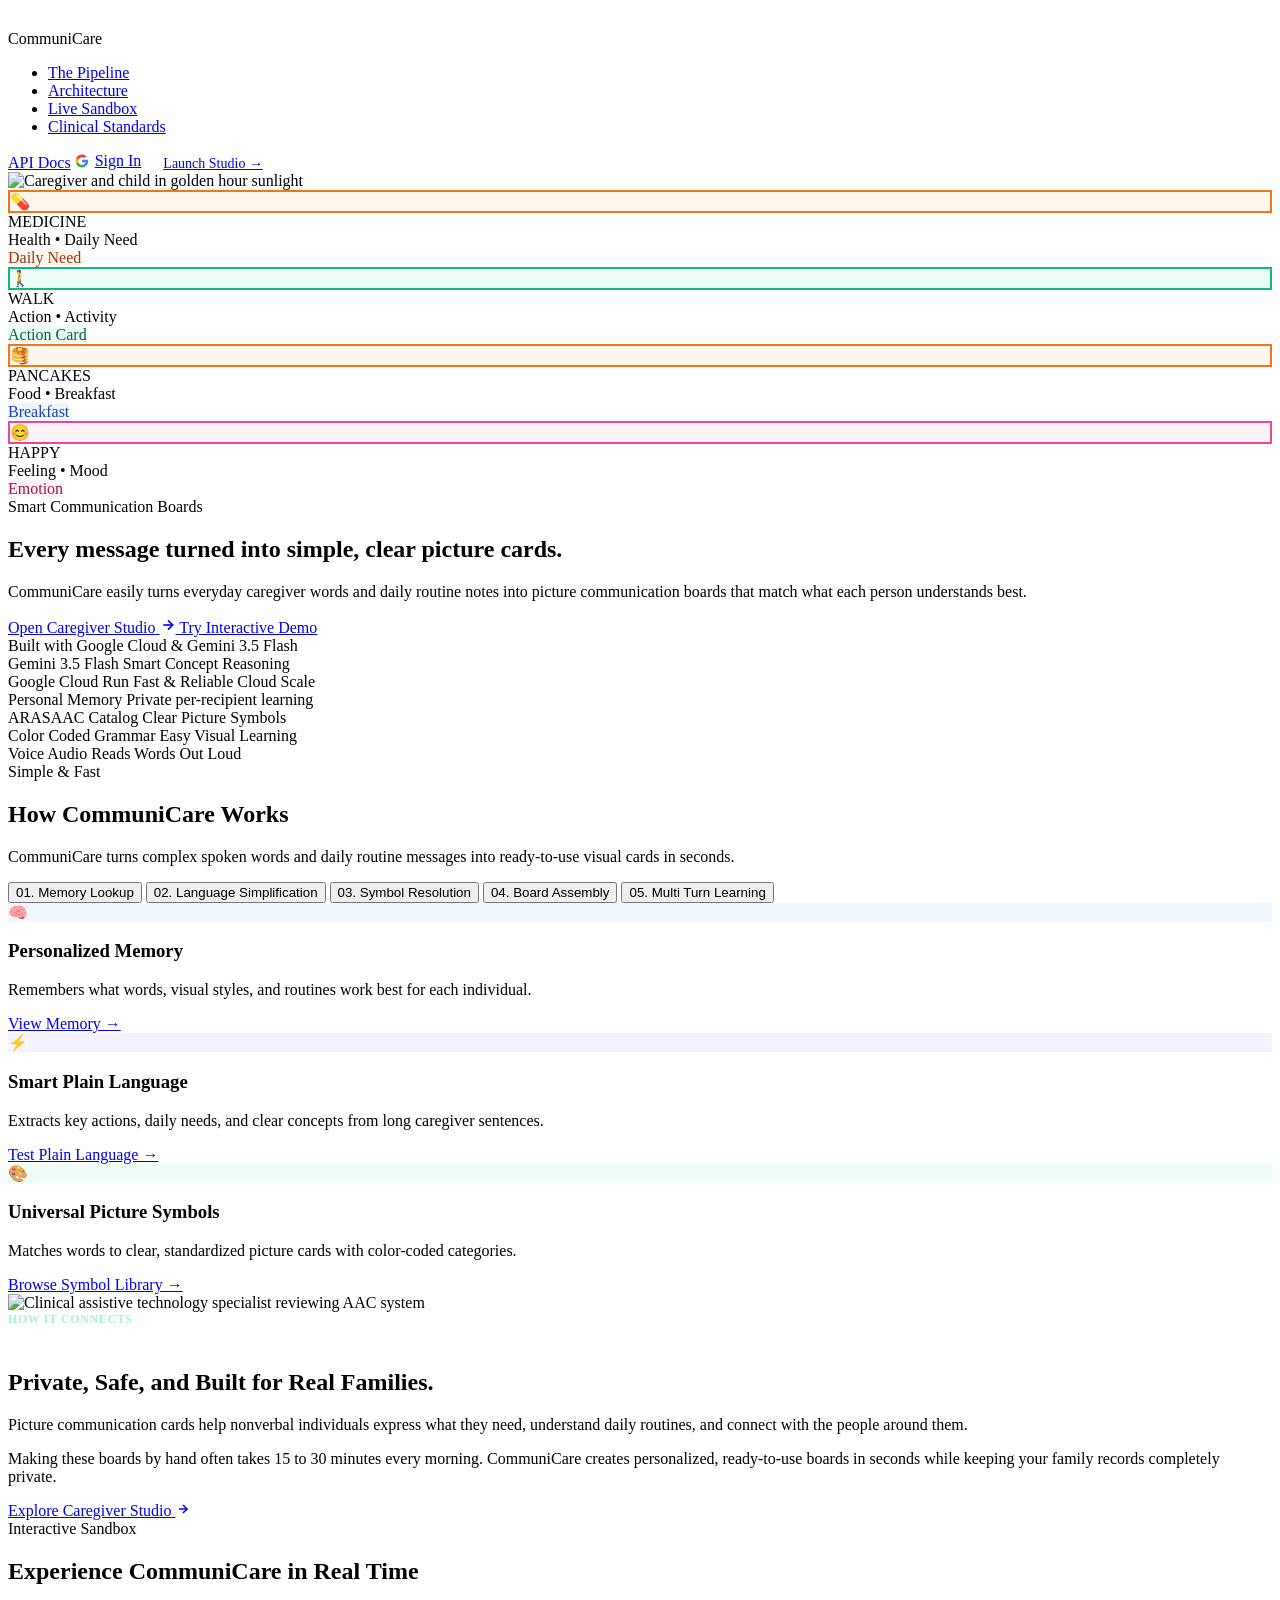
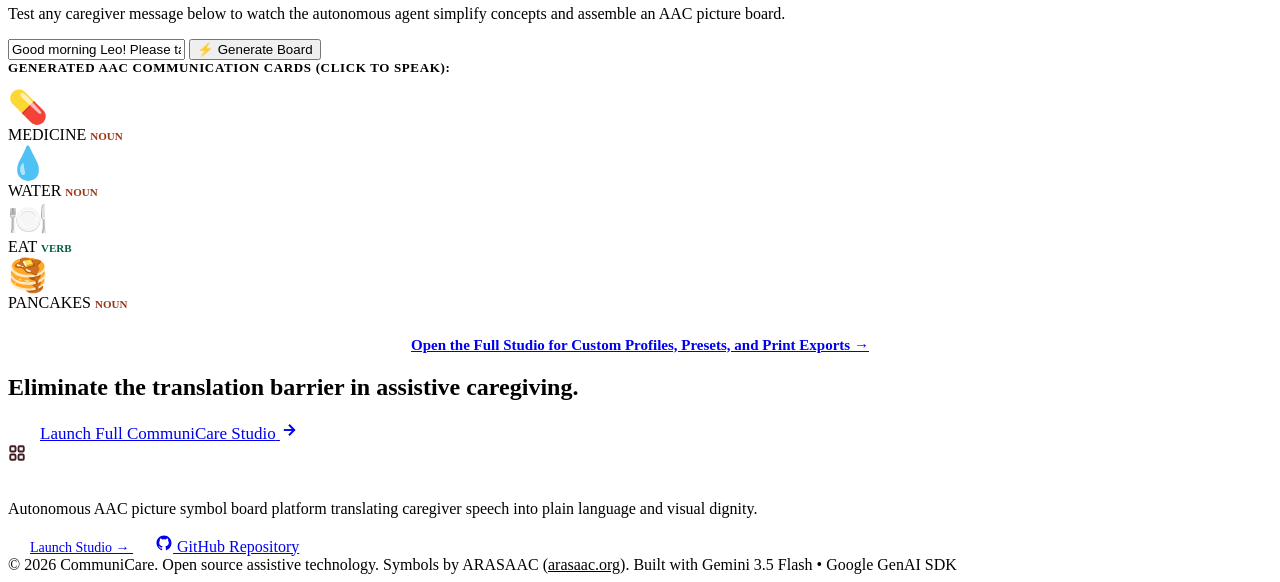
==== commit d1bf185f: "feat(branding): add official brand favicon and remove top announcement banner from landing page" ====
--- a/communicare/static/landing.html
+++ b/communicare/static/landing.html
@@ -8,15 +8,11 @@
   <link rel="preconnect" href="https://fonts.googleapis.com">
   <link rel="preconnect" href="https://fonts.gstatic.com" crossorigin>
   <link href="https://fonts.googleapis.com/css2?family=Plus+Jakarta+Sans:wght@400;460;500;600;700;800&display=swap" rel="stylesheet">
+  <link rel="icon" type="image/svg+xml" href="/static/favicon.svg">
+  <link rel="alternate icon" href="/static/favicon.svg">
   <link rel="stylesheet" href="/static/landing.css">
 </head>
 <body>
-
-  <!-- Top Announcement Pill Banner (No hyphens, no hackathon) -->
-  <div class="top-announcement-banner">
-    <span>Clinical Augmentative and Alternative Communication AI Platform</span>
-    <a href="/app">Launch Live Caregiver Studio &rarr;</a>
-  </div>
 
   <!-- Sticky Navigation Header -->
   <header class="landing-header">
@@ -177,6 +173,11 @@
         <div class="trust-cell">
           <span class="trust-cell-name">Voice Audio</span>
           <span class="trust-cell-desc">Reads Words Out Loud</span>
+        </div>
+      </div>
+    </div>
+  </section>
+
   <!-- Suite Section: How CommuniCare Works -->
   <section id="pipeline" class="section-editorial">
     <div class="container">
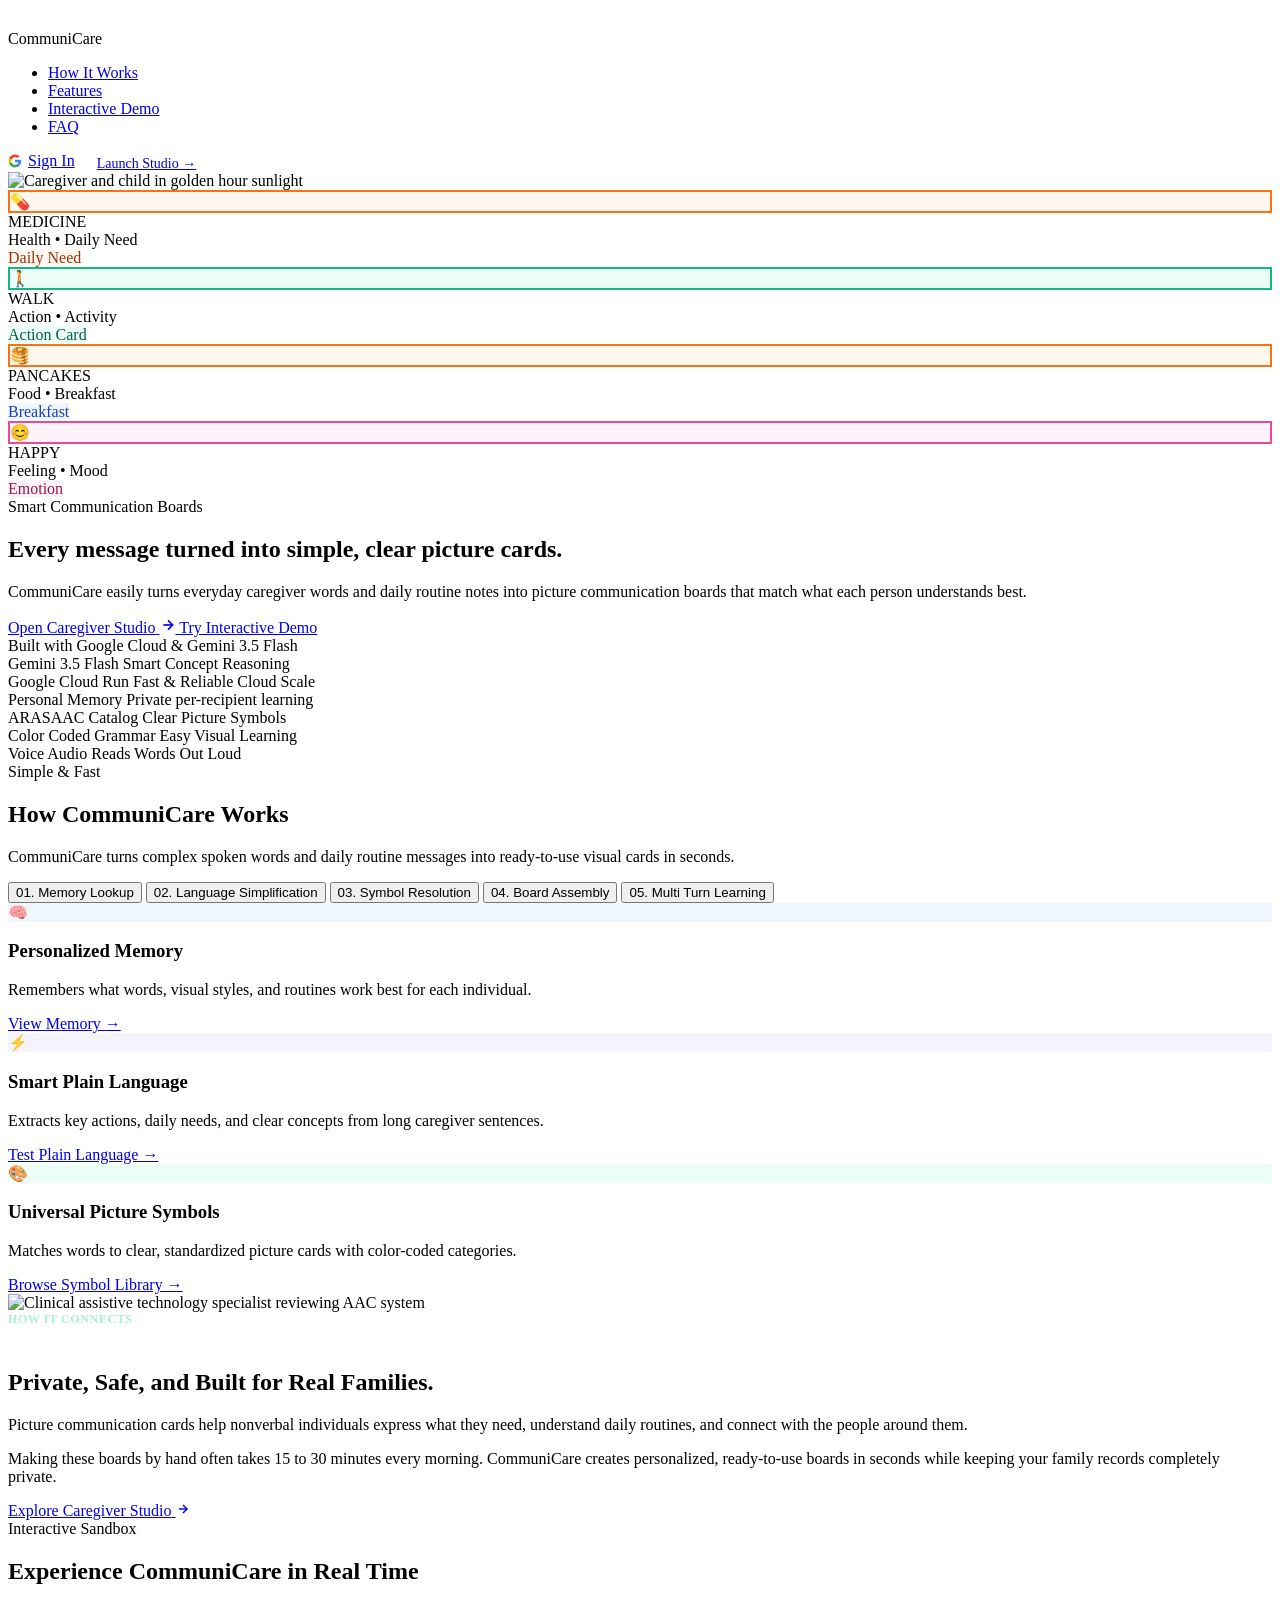
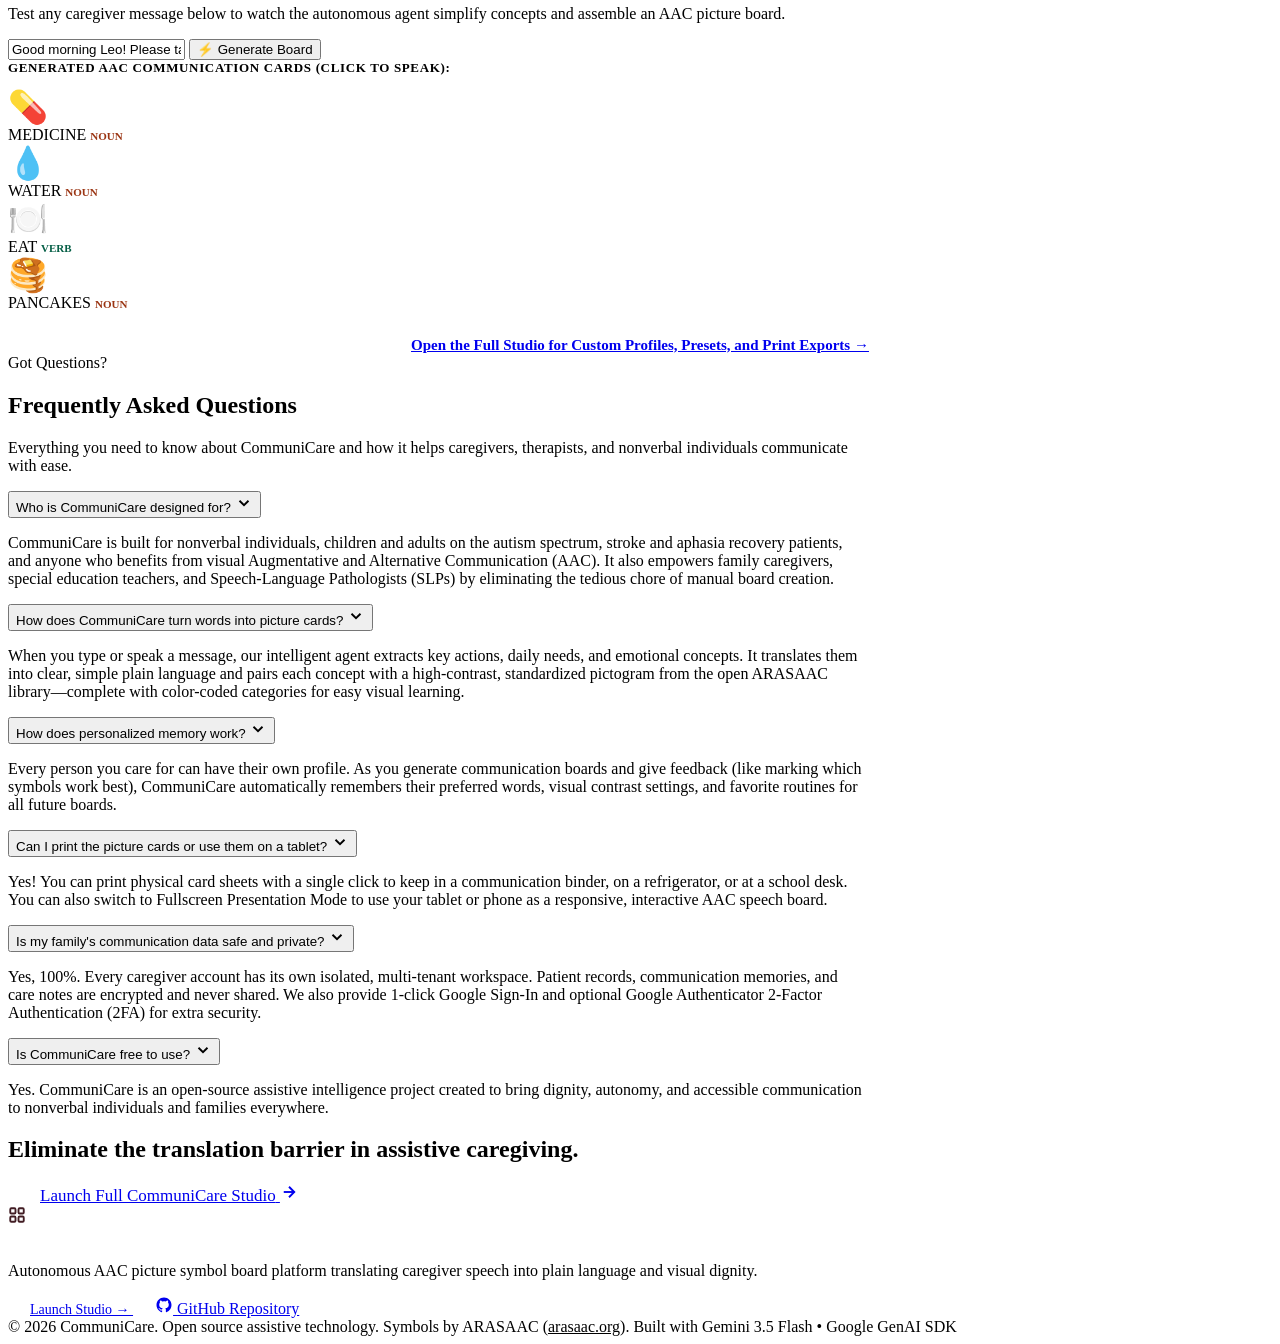
==== commit 4ab90edb: "feat(landing): clean header navigation links and add interactive FAQ accordion section for caregiver" ====
--- a/communicare/static/landing.html
+++ b/communicare/static/landing.html
@@ -31,15 +31,14 @@
 
       <nav>
         <ul class="nav-links">
-          <li class="nav-item"><a href="#pipeline">The Pipeline</a></li>
-          <li class="nav-item"><a href="#architecture">Architecture</a></li>
-          <li class="nav-item"><a href="#sandbox">Live Sandbox</a></li>
-          <li class="nav-item"><a href="#standards">Clinical Standards</a></li>
+          <li class="nav-item"><a href="#pipeline">How It Works</a></li>
+          <li class="nav-item"><a href="#features">Features</a></li>
+          <li class="nav-item"><a href="#sandbox">Interactive Demo</a></li>
+          <li class="nav-item"><a href="#faq">FAQ</a></li>
         </ul>
       </nav>
 
       <div class="nav-actions">
-        <a href="/docs" target="_blank" class="btn-ghost-text">API Docs</a>
         <a href="/app?action=login" class="btn-ghost-text" style="display:inline-flex; align-items:center; gap:6px;">
           <svg width="14" height="14" viewBox="0 0 24 24">
             <path fill="#4285F4" d="M22.56 12.25c0-.78-.07-1.53-.2-2.25H12v4.26h5.92c-.26 1.37-1.04 2.53-2.21 3.31v2.77h3.57c2.08-1.92 3.28-4.74 3.28-8.09z"/>
@@ -251,7 +250,7 @@
   </section>
 
   <!-- Deep Lagoon Dark Feature Band -->
-  <section id="architecture" class="dark-feature-band">
+  <section id="features" class="dark-feature-band">
     <div class="container">
       <div class="dark-band-grid">
         
@@ -348,6 +347,101 @@
         </div>
       </div>
 
+    </div>
+  </section>
+
+  <!-- Frequently Asked Questions (FAQ) -->
+  <section id="faq" class="section-editorial" style="background-color: var(--color-paper-white); border-top: 1px solid var(--color-soft-mist);">
+    <div class="container" style="max-width: 860px;">
+      <div class="section-header-editorial">
+        <span class="section-tag">Got Questions?</span>
+        <h2 class="section-title">Frequently Asked Questions</h2>
+        <p class="section-description">
+          Everything you need to know about CommuniCare and how it helps caregivers, therapists, and nonverbal individuals communicate with ease.
+        </p>
+      </div>
+
+      <div class="faq-accordion-list">
+        
+        <!-- FAQ 1 -->
+        <div class="faq-item active">
+          <button class="faq-question-btn" aria-expanded="true">
+            <span>Who is CommuniCare designed for?</span>
+            <svg class="faq-chevron" width="18" height="18" viewBox="0 0 24 24" fill="none" stroke="currentColor" stroke-width="2.5"><path d="M6 9l6 6 6-6"/></svg>
+          </button>
+          <div class="faq-answer-panel">
+            <p>
+              CommuniCare is built for nonverbal individuals, children and adults on the autism spectrum, stroke and aphasia recovery patients, and anyone who benefits from visual Augmentative and Alternative Communication (AAC). It also empowers family caregivers, special education teachers, and Speech-Language Pathologists (SLPs) by eliminating the tedious chore of manual board creation.
+            </p>
+          </div>
+        </div>
+
+        <!-- FAQ 2 -->
+        <div class="faq-item">
+          <button class="faq-question-btn" aria-expanded="false">
+            <span>How does CommuniCare turn words into picture cards?</span>
+            <svg class="faq-chevron" width="18" height="18" viewBox="0 0 24 24" fill="none" stroke="currentColor" stroke-width="2.5"><path d="M6 9l6 6 6-6"/></svg>
+          </button>
+          <div class="faq-answer-panel">
+            <p>
+              When you type or speak a message, our intelligent agent extracts key actions, daily needs, and emotional concepts. It translates them into clear, simple plain language and pairs each concept with a high-contrast, standardized pictogram from the open ARASAAC library—complete with color-coded categories for easy visual learning.
+            </p>
+          </div>
+        </div>
+
+        <!-- FAQ 3 -->
+        <div class="faq-item">
+          <button class="faq-question-btn" aria-expanded="false">
+            <span>How does personalized memory work?</span>
+            <svg class="faq-chevron" width="18" height="18" viewBox="0 0 24 24" fill="none" stroke="currentColor" stroke-width="2.5"><path d="M6 9l6 6 6-6"/></svg>
+          </button>
+          <div class="faq-answer-panel">
+            <p>
+              Every person you care for can have their own profile. As you generate communication boards and give feedback (like marking which symbols work best), CommuniCare automatically remembers their preferred words, visual contrast settings, and favorite routines for all future boards.
+            </p>
+          </div>
+        </div>
+
+        <!-- FAQ 4 -->
+        <div class="faq-item">
+          <button class="faq-question-btn" aria-expanded="false">
+            <span>Can I print the picture cards or use them on a tablet?</span>
+            <svg class="faq-chevron" width="18" height="18" viewBox="0 0 24 24" fill="none" stroke="currentColor" stroke-width="2.5"><path d="M6 9l6 6 6-6"/></svg>
+          </button>
+          <div class="faq-answer-panel">
+            <p>
+              Yes! You can print physical card sheets with a single click to keep in a communication binder, on a refrigerator, or at a school desk. You can also switch to Fullscreen Presentation Mode to use your tablet or phone as a responsive, interactive AAC speech board.
+            </p>
+          </div>
+        </div>
+
+        <!-- FAQ 5 -->
+        <div class="faq-item">
+          <button class="faq-question-btn" aria-expanded="false">
+            <span>Is my family's communication data safe and private?</span>
+            <svg class="faq-chevron" width="18" height="18" viewBox="0 0 24 24" fill="none" stroke="currentColor" stroke-width="2.5"><path d="M6 9l6 6 6-6"/></svg>
+          </button>
+          <div class="faq-answer-panel">
+            <p>
+              Yes, 100%. Every caregiver account has its own isolated, multi-tenant workspace. Patient records, communication memories, and care notes are encrypted and never shared. We also provide 1-click Google Sign-In and optional Google Authenticator 2-Factor Authentication (2FA) for extra security.
+            </p>
+          </div>
+        </div>
+
+        <!-- FAQ 6 -->
+        <div class="faq-item">
+          <button class="faq-question-btn" aria-expanded="false">
+            <span>Is CommuniCare free to use?</span>
+            <svg class="faq-chevron" width="18" height="18" viewBox="0 0 24 24" fill="none" stroke="currentColor" stroke-width="2.5"><path d="M6 9l6 6 6-6"/></svg>
+          </button>
+          <div class="faq-answer-panel">
+            <p>
+              Yes. CommuniCare is an open-source assistive intelligence project created to bring dignity, autonomy, and accessible communication to nonverbal individuals and families everywhere.
+            </p>
+          </div>
+        </div>
+
+      </div>
     </div>
   </section>
 
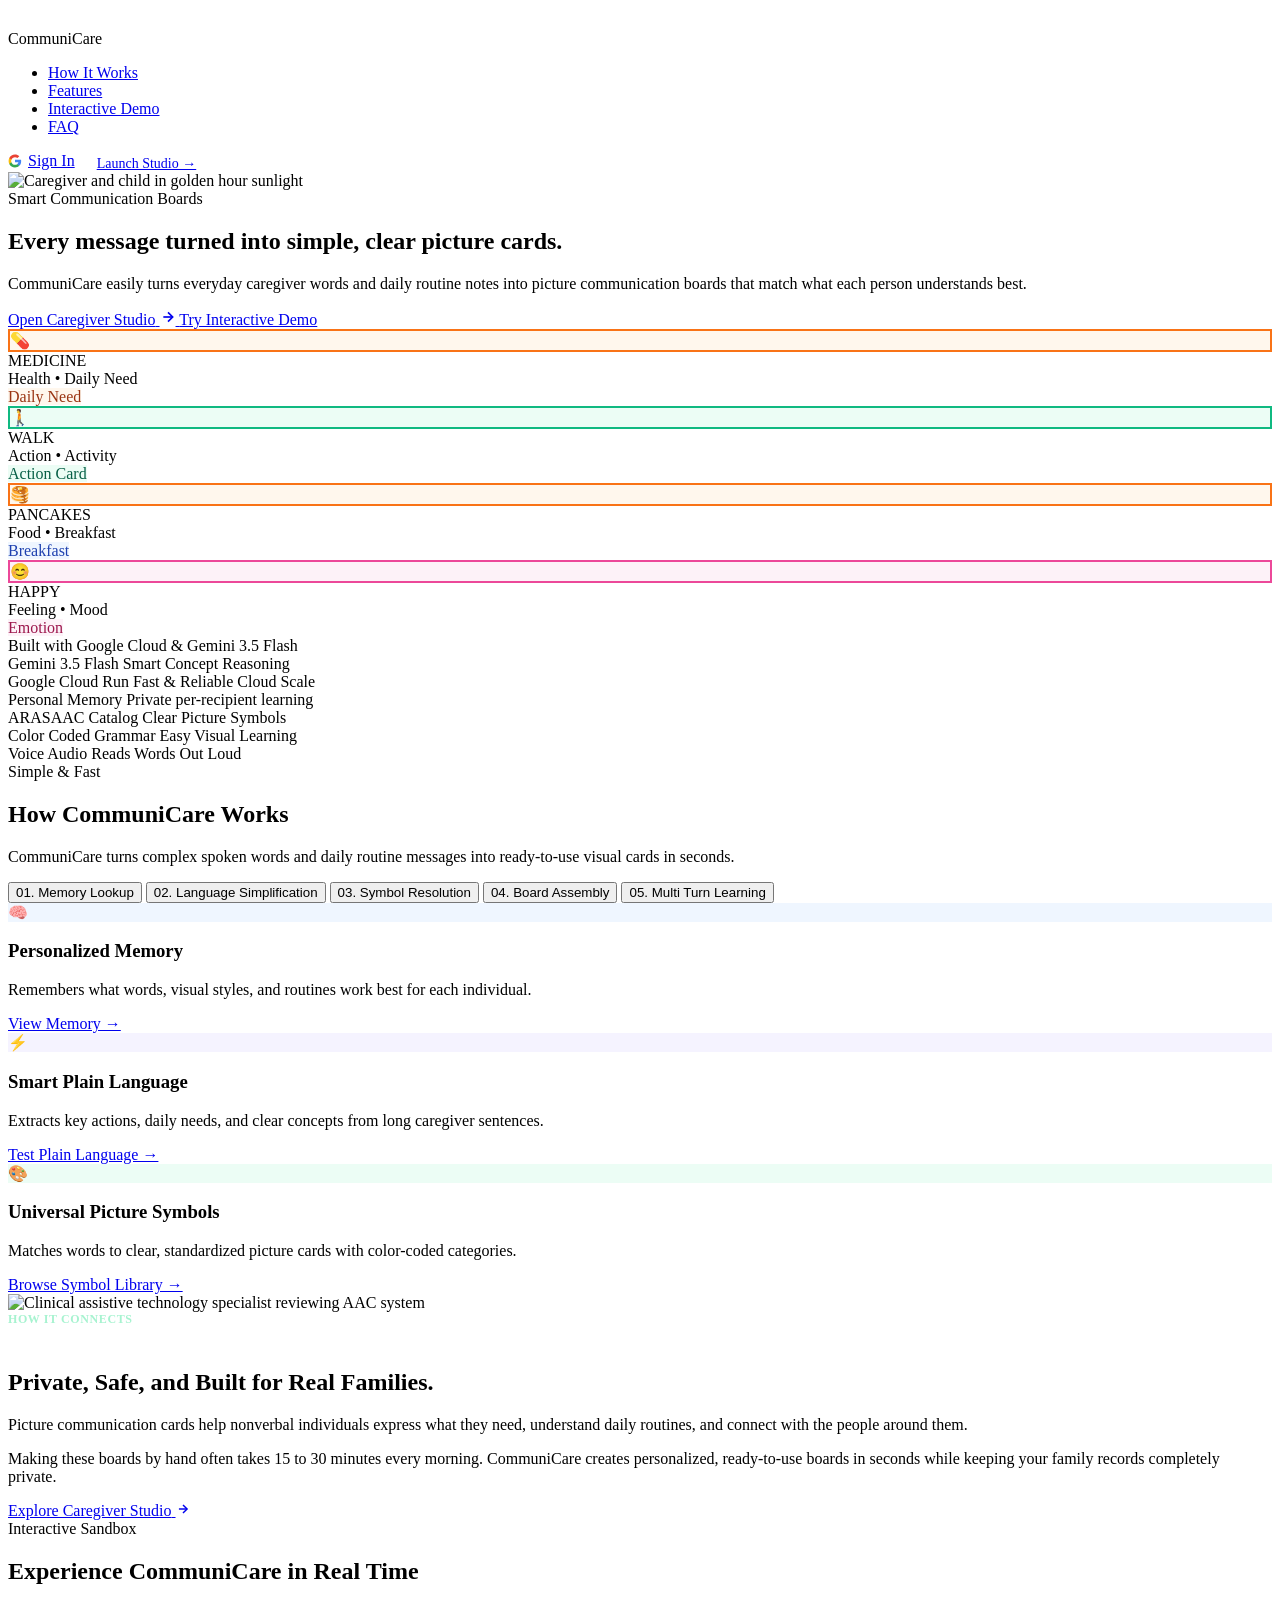
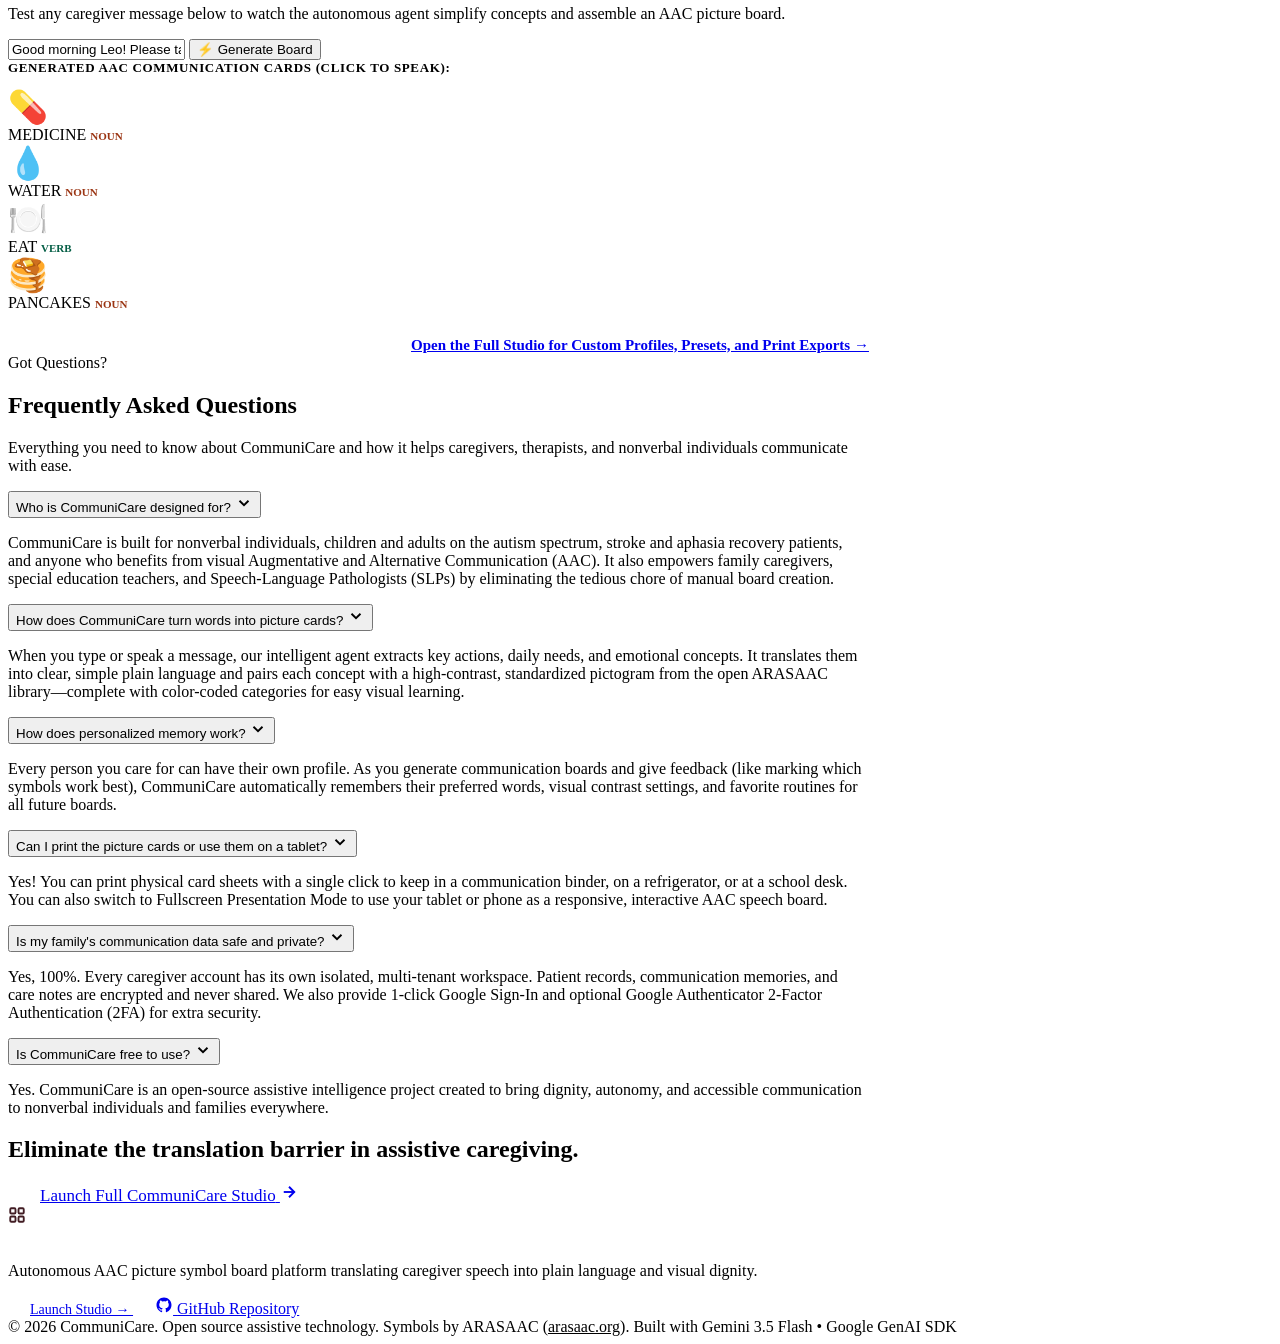
==== commit 5de76010: "fix(mobile): fix hero split column layout, clean header actions, add fallback presets/recipients, an" ====
--- a/communicare/static/landing.html
+++ b/communicare/static/landing.html
@@ -62,65 +62,6 @@
       <div class="hero-overlay-gradient"></div>
     </div>
 
-    <!-- Floating Glass Product Cards Composited Over Photography -->
-    <div class="hero-floating-elements">
-      <!-- Card 1: Top Left -->
-      <div class="floating-glass-card floating-card-top-left">
-        <div class="floating-card-header">
-          <div class="floating-symbol-preview" style="background:#FFF7ED; border:2px solid #F97316;">
-            💊
-          </div>
-          <div>
-            <div class="floating-card-title">MEDICINE</div>
-            <div class="floating-card-meta">Health &bull; Daily Need</div>
-          </div>
-        </div>
-        <span class="floating-card-badge" style="background:#FFF7ED; color:#9A3412;">Daily Need</span>
-      </div>
-
-      <!-- Card 2: Bottom Left -->
-      <div class="floating-glass-card floating-card-bottom-left">
-        <div class="floating-card-header">
-          <div class="floating-symbol-preview" style="background:#ECFDF5; border:2px solid #10B981;">
-            🚶
-          </div>
-          <div>
-            <div class="floating-card-title">WALK</div>
-            <div class="floating-card-meta">Action &bull; Activity</div>
-          </div>
-        </div>
-        <span class="floating-card-badge" style="background:#ECFDF5; color:#065F46;">Action Card</span>
-      </div>
-
-      <!-- Card 3: Top Right -->
-      <div class="floating-glass-card floating-card-top-right">
-        <div class="floating-card-header">
-          <div class="floating-symbol-preview" style="background:#FFF7ED; border:2px solid #F97316;">
-            🥞
-          </div>
-          <div>
-            <div class="floating-card-title">PANCAKES</div>
-            <div class="floating-card-meta">Food &bull; Breakfast</div>
-          </div>
-        </div>
-        <span class="floating-card-badge" style="background:#EFF6FF; color:#1E40AF;">Breakfast</span>
-      </div>
-
-      <!-- Card 4: Bottom Right -->
-      <div class="floating-glass-card floating-card-bottom-right">
-        <div class="floating-card-header">
-          <div class="floating-symbol-preview" style="background:#FDF2F8; border:2px solid #EC4899;">
-            😊
-          </div>
-          <div>
-            <div class="floating-card-title">HAPPY</div>
-            <div class="floating-card-meta">Feeling &bull; Mood</div>
-          </div>
-        </div>
-        <span class="floating-card-badge" style="background:#FDF2F8; color:#9D174D;">Emotion</span>
-      </div>
-    </div>
-
     <!-- Centered Editorial Content -->
     <div class="hero-content-wrapper">
       <div class="hero-badge-pill">
@@ -140,6 +81,65 @@
         <a href="#sandbox" class="btn-lilac-outlined">
           <span>Try Interactive Demo</span>
         </a>
+      </div>
+    </div>
+
+    <!-- Floating Glass Product Cards (At 4 corners on Desktop, Clean 2x2 Grid on Mobile) -->
+    <div class="hero-floating-elements">
+      <!-- Card 1: Top Left -->
+      <div class="floating-glass-card floating-card-top-left">
+        <div class="floating-card-header">
+          <div class="floating-symbol-preview" style="background:#FFF7ED; border:2px solid #F97316;">
+            💊
+          </div>
+          <div>
+            <div class="floating-card-title">MEDICINE</div>
+            <div class="floating-card-meta">Health &bull; Daily Need</div>
+          </div>
+        </div>
+        <span class="floating-card-badge" style="background:#FFF7ED; color:#9A3412;">Daily Need</span>
+      </div>
+
+      <!-- Card 2: Bottom Left -->
+      <div class="floating-glass-card floating-card-bottom-left">
+        <div class="floating-card-header">
+          <div class="floating-symbol-preview" style="background:#ECFDF5; border:2px solid #10B981;">
+            🚶
+          </div>
+          <div>
+            <div class="floating-card-title">WALK</div>
+            <div class="floating-card-meta">Action &bull; Activity</div>
+          </div>
+        </div>
+        <span class="floating-card-badge" style="background:#ECFDF5; color:#065F46;">Action Card</span>
+      </div>
+
+      <!-- Card 3: Top Right -->
+      <div class="floating-glass-card floating-card-top-right">
+        <div class="floating-card-header">
+          <div class="floating-symbol-preview" style="background:#FFF7ED; border:2px solid #F97316;">
+            🥞
+          </div>
+          <div>
+            <div class="floating-card-title">PANCAKES</div>
+            <div class="floating-card-meta">Food &bull; Breakfast</div>
+          </div>
+        </div>
+        <span class="floating-card-badge" style="background:#EFF6FF; color:#1E40AF;">Breakfast</span>
+      </div>
+
+      <!-- Card 4: Bottom Right -->
+      <div class="floating-glass-card floating-card-bottom-right">
+        <div class="floating-card-header">
+          <div class="floating-symbol-preview" style="background:#FDF2F8; border:2px solid #EC4899;">
+            😊
+          </div>
+          <div>
+            <div class="floating-card-title">HAPPY</div>
+            <div class="floating-card-meta">Feeling &bull; Mood</div>
+          </div>
+        </div>
+        <span class="floating-card-badge" style="background:#FDF2F8; color:#9D174D;">Emotion</span>
       </div>
     </div>
   </section>
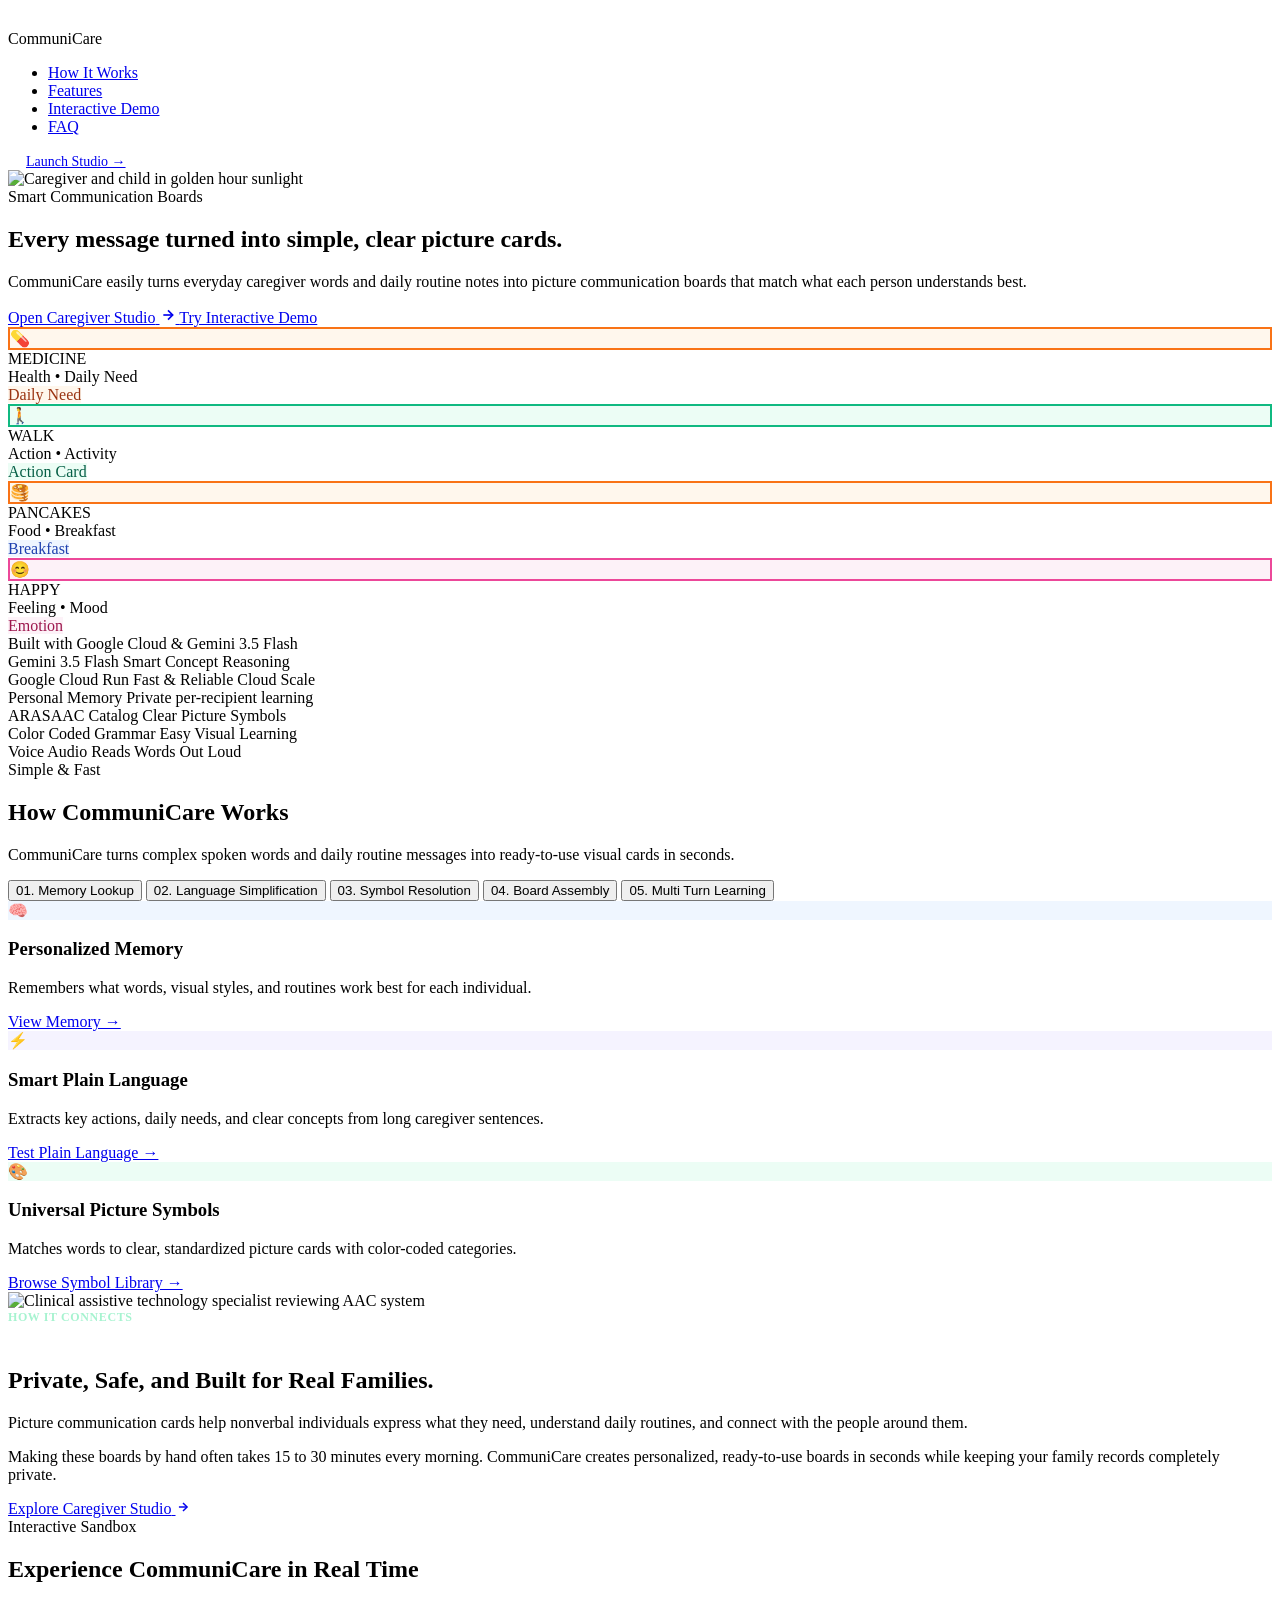
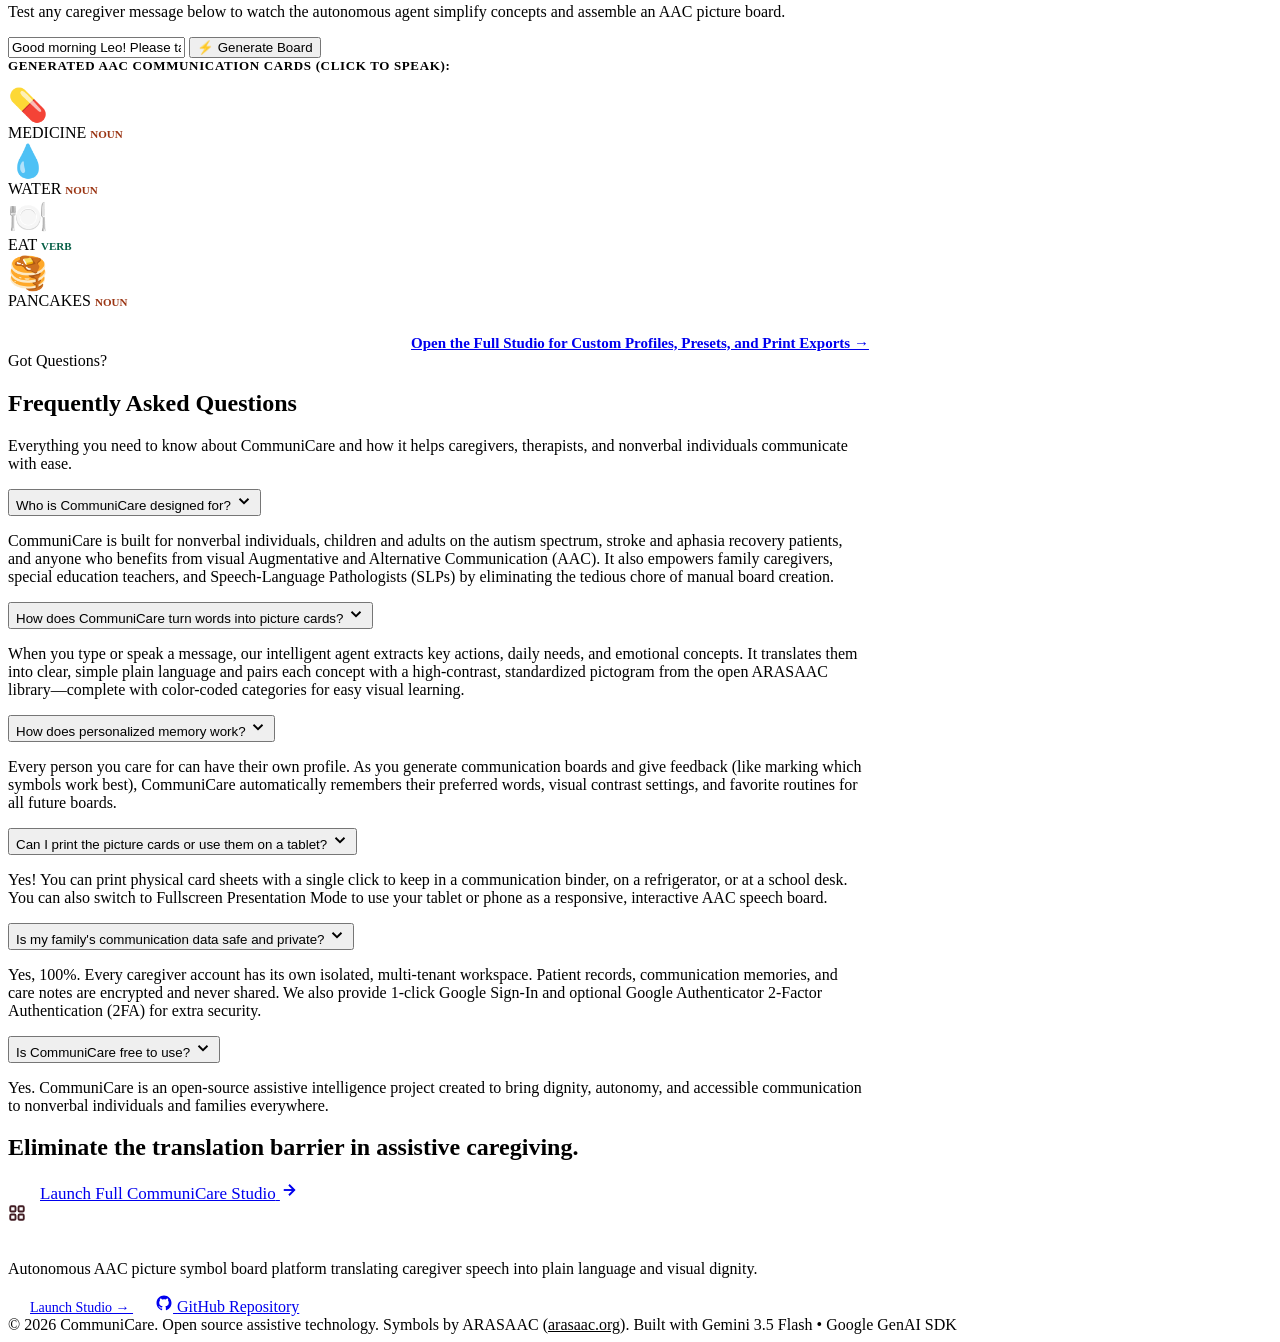
==== commit 35a2a046: "fix(landing): remove redundant Sign In button from header nav to prevent mobile clutter" ====
--- a/communicare/static/landing.html
+++ b/communicare/static/landing.html
@@ -39,15 +39,6 @@
       </nav>
 
       <div class="nav-actions">
-        <a href="/app?action=login" class="btn-ghost-text" style="display:inline-flex; align-items:center; gap:6px;">
-          <svg width="14" height="14" viewBox="0 0 24 24">
-            <path fill="#4285F4" d="M22.56 12.25c0-.78-.07-1.53-.2-2.25H12v4.26h5.92c-.26 1.37-1.04 2.53-2.21 3.31v2.77h3.57c2.08-1.92 3.28-4.74 3.28-8.09z"/>
-            <path fill="#34A853" d="M12 23c2.97 0 5.46-.98 7.28-2.66l-3.57-2.77c-.98.66-2.23 1.06-3.71 1.06-2.86 0-5.29-1.93-6.16-4.53H2.18v2.84C3.99 20.53 7.7 23 12 23z"/>
-            <path fill="#FBBC05" d="M5.84 14.09c-.22-.66-.35-1.36-.35-2.09s.13-1.43.35-2.09V7.06H2.18C1.43 8.55 1 10.22 1 12s.43 3.45 1.18 4.94l2.85-2.22.81-.63z"/>
-            <path fill="#EA4335" d="M12 5.38c1.62 0 3.06.56 4.21 1.64l3.15-3.15C17.45 2.09 14.97 1 12 1 7.7 1 3.99 3.47 2.18 7.06l3.66 2.84c.87-2.6 3.3-4.52 6.16-4.52z"/>
-          </svg>
-          <span>Sign In</span>
-        </a>
         <a href="/app" class="btn-wine-primary" style="padding:8px 18px; font-size:14px; border-radius:8px;">
           Launch Studio &rarr;
         </a>
